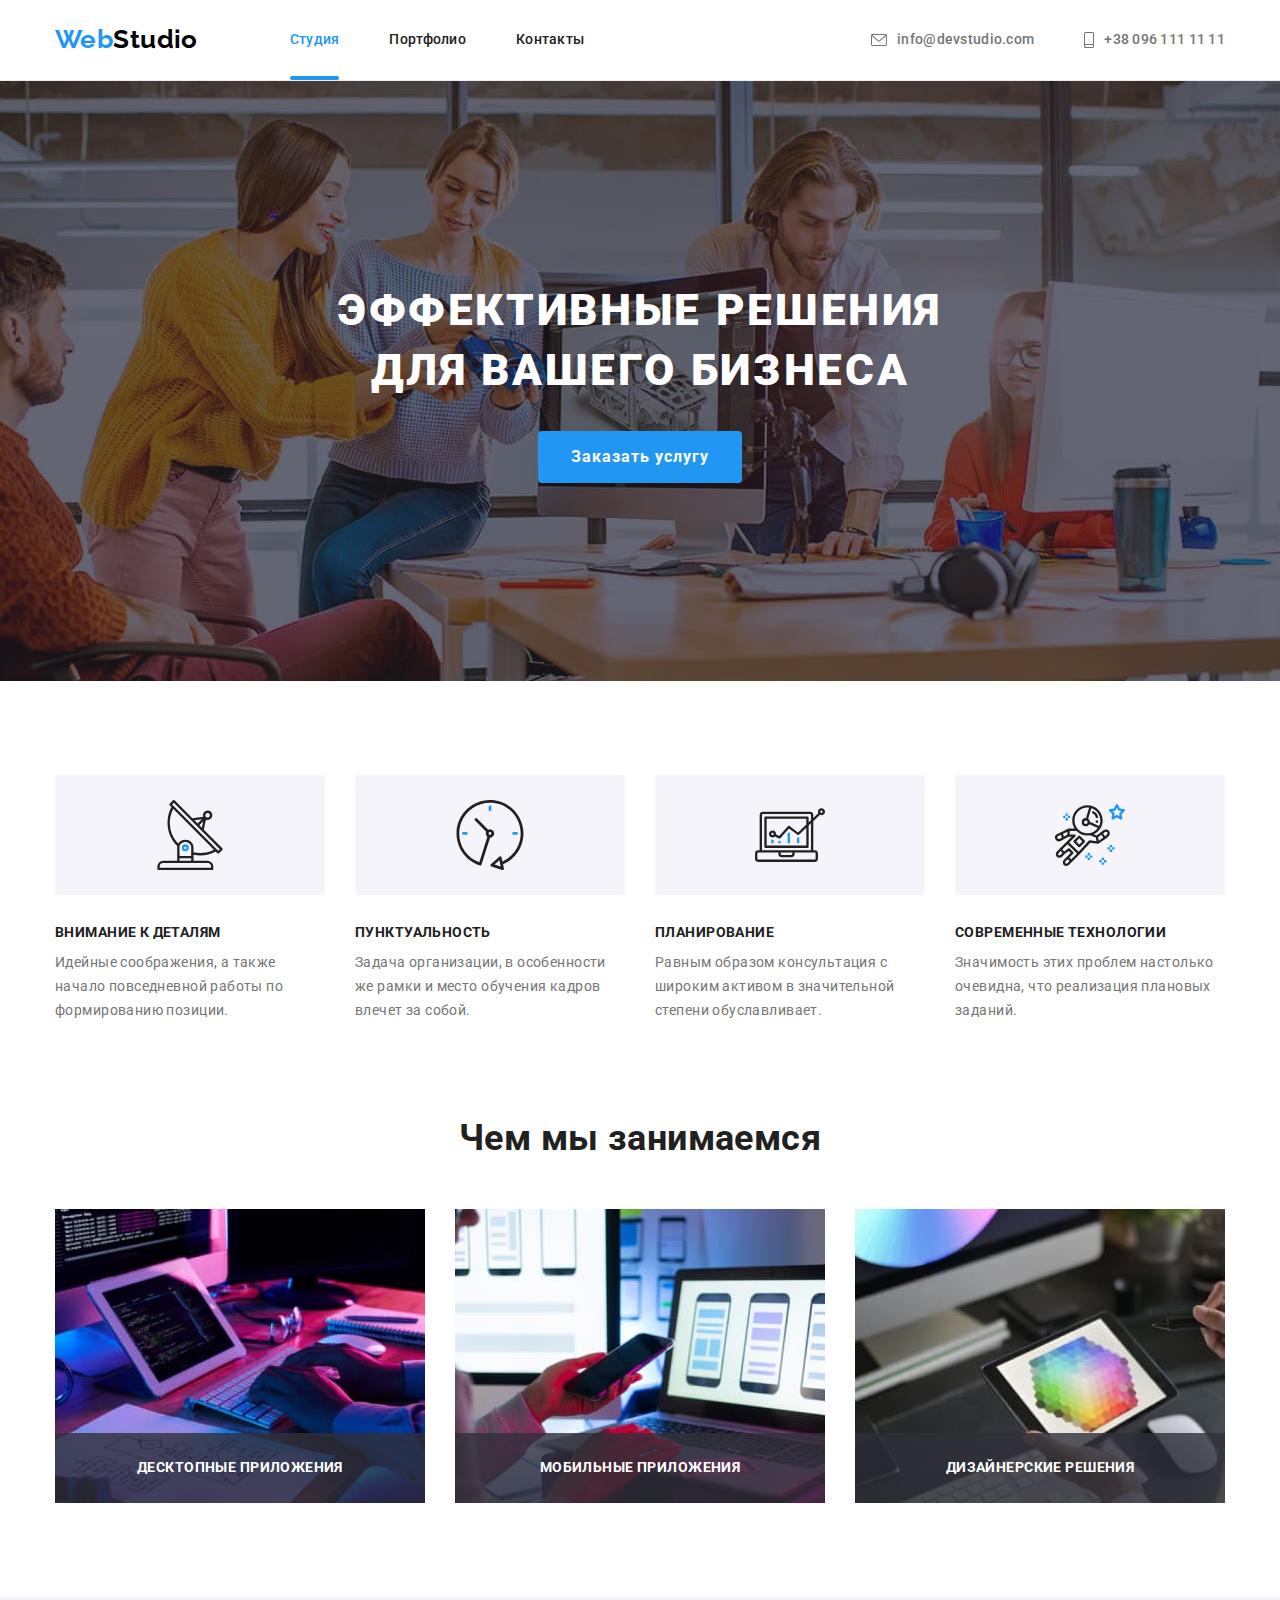
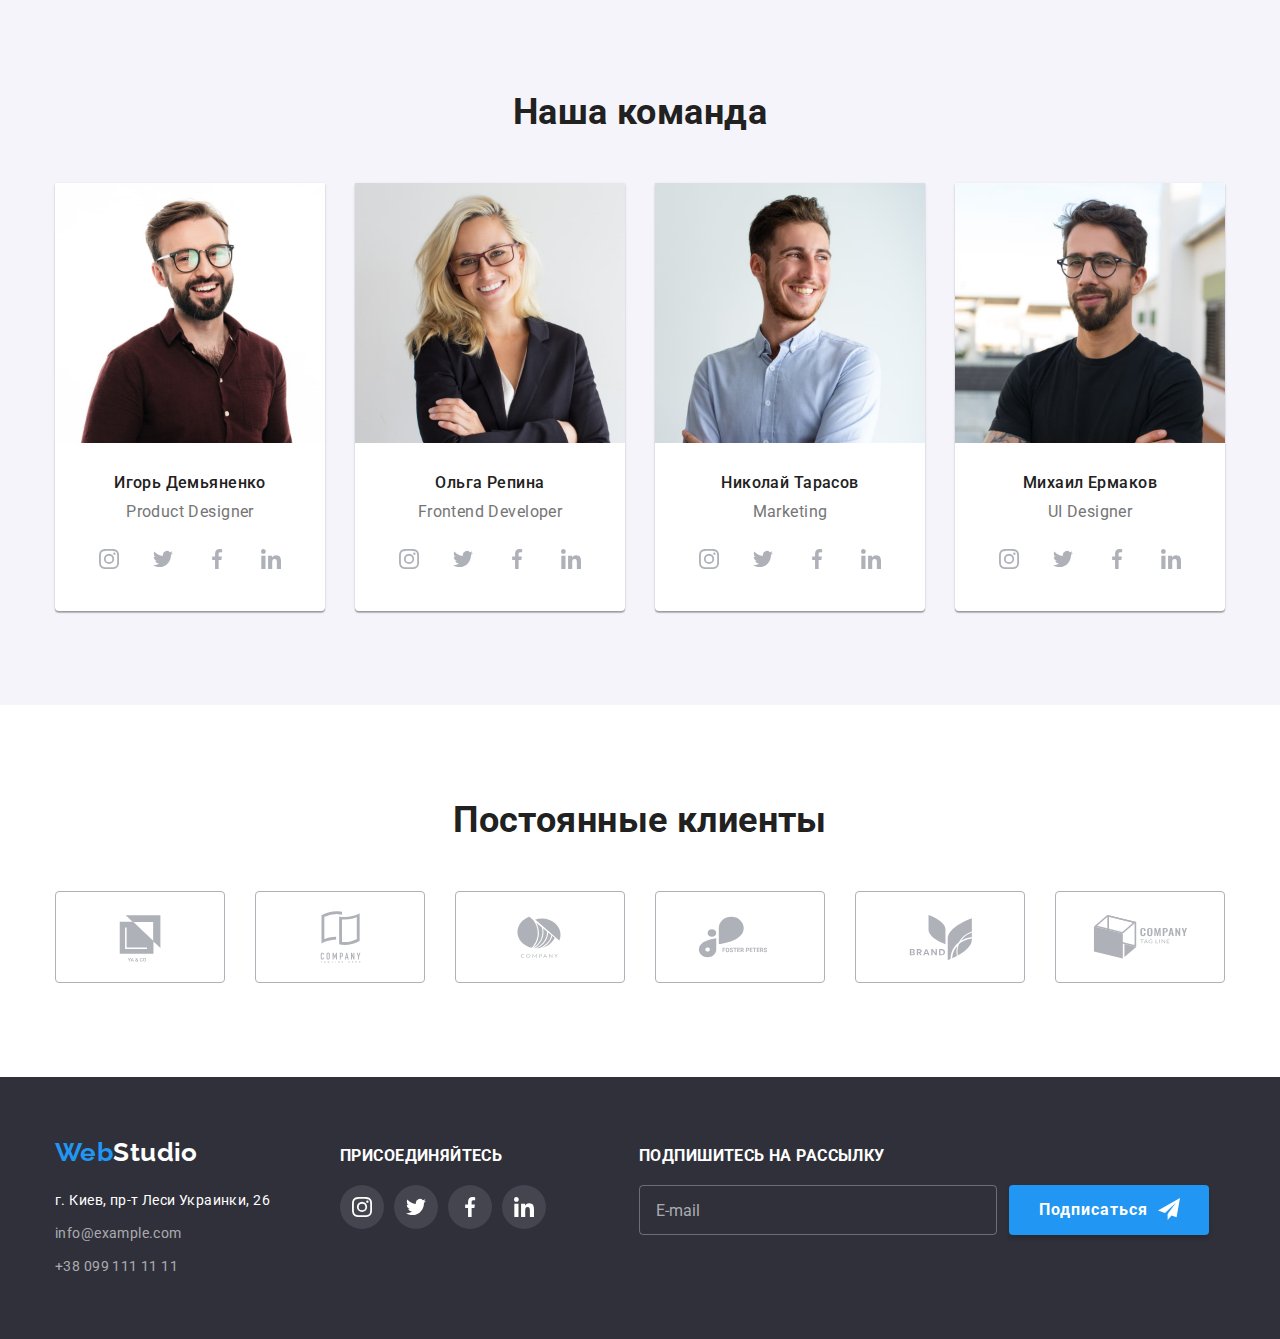
==== index.html @ f01f6321 "Создает формы" ====
<!DOCTYPE html>
<html lang="ru">
<head>
    <meta charset="UTF-8">
    <meta http-equiv="X-UA-Compatible" content="IE=edge">
    <meta name="viewport" content="width=device-width, initial-scale=1.0">
    <title>WebStudio</title>
    <link rel="preconnect" href="https://fonts.gstatic.com">
    <link href="https://fonts.googleapis.com/css2?family=Raleway:wght@700&family=Roboto:wght@400;500;700;900&display=swap"
        rel="stylesheet">
    <link rel="stylesheet" href="./css/styles.css">
</head>
<body>
    <!--Шапка сайта-->
    <header>
        <div class="container">
        <nav class= "main-nav">
            <a href="./index.html" class="logo"><span class="accent">Web</span>Studio</a>

            <ul class="site-nav">
                <li class="item"><a href="./index.html" class="link current">Студия</a></li>
                <li class="item"><a href="./portfolio.html" class="link">Портфолио</a></li>
                <li class="item"><a href="" class="link">Контакты</a></li>
            </ul>
        </nav>

        <ul class="auth-nav">
            <li class="item">
                <a href="mailto:info@devstudio.com" class="link">
                <svg class="contact-icon" width="16" height="12">
                <use href="./images/icons.svg#envelope"></use>
                </svg>info@devstudio.com</a>
            </li>
            <li class="item">
                <a href="tel:+380961111111" class="link">
                <svg class="contact-icon" width="10" height="16">
                <use href="./images/icons.svg#smartphone"></use>
                </svg>+38 096 111 11 11</a>
            </li>
        </ul>
        </div>
    </header>
    <main>
        <!--Секция темы сайта-->
        <div class="overlay">
        <section class="hero">
            <h1 class="hero-title">эффективные решения <br>для вашего бизнеса</h1>
            <button type="button" class="btn" data-modal-open>
                Заказать услугу
            </button>
        </section>
        </div>
        <!--Секция принципов работы-->
        <section class="skills-section">
            <div class="container">
            <h2 class="visually-hidden">Принципы работы</h2>
            <!--Заголовок будет скрыт-->
            <ul class="skills">
                <li class="item">
                    <div class="icon-wrapper">
                        <svg width="70" height="70">
                        <use href="./images/icons.svg#antenna"></use>
                        </svg>
                    </div>
                    <h3 class="title">внимание к деталям</h3>
                    <p>Идейные соображения, а также начало повседневной работы по формированию позиции.</p>
                </li>

                <li class="item">
                    <div class="icon-wrapper">
                        <svg width="70" height="70">
                        <use href="./images/icons.svg#clock"></use>
                        </svg>
                    </div>
                    <h3 class="title">пунктуальность</h3>
                    <p>Задача организации, в особенности же рамки и место обучения кадров влечет за собой.</p>
                </li>

                <li class="item">
                    <div class="icon-wrapper">
                        <svg width="70" height="70">
                            <use href="./images/icons.svg#diagram"></use>
                        </svg>
                    </div>
                    <h3 class="title">планирование</h3>
                    <p>Равным образом консультация с широким активом в значительной степени обуславливает.</p>
                </li>

                <li class="item">
                    <div class="icon-wrapper">
                        <svg width="70" height="70">
                            <use href="./images/icons.svg#astronaut"></use>
                        </svg>
                    </div>
                    <h3 class="title">современные технологии</h3>
                    <p>Значимость этих проблем настолько очевидна, что реализация плановых заданий.</p>
                </li>
            </ul>
            </div>
        </section>
        <!--Секция основных занятий-->          
        <section class="work-section">
        <div class="container">
            <h2 class="section-title">Чем мы занимаемся</h2>
            <ul class="work">
                <li class="item">
                    <div class="thumb">
                    <img src="./images/box1.jpg" alt="программирование на планшете" width="370">
                    <div class="label">
                    <p>десктопные приложения</p>
                    </div>
                    </div>
                </li>
                <li class="item">
                    <div class="thumb">
                    <img src="./images/box2.jpg" alt="приложение для смартфона" width="370">
                    <div class="label">
                    <p>мобильные приложения</p>
                    </div>
                    </div>
                </li>
                <li class="item">
                    <div class="thumb">
                    <img src="./images/box3.jpg" alt="цветовая палитра" width="370">
                    <div class="label">
                    <p>дизайнерские решения</p>
                    </div>
                    </div>
                </li>
            </ul>
        </div>
        </section>
        <!--Секция про команду-->
        <section class="team-section">
            <div class="container">
            <h2 class="section-title">Наша команда</h2>
            <ul class="team">
                <li class="item">
                    <img src="./images/card1.jpg" alt="сотрудник 1" width="270">
                    <div class="name">
                    <h3 class="title">Игорь Демьяненко</h3>
                    <p lang="en">Product Designer</p>
                        <ul class="social-links-list">
                            <li class="network">
                                <a class="social-link" href="">
                                    <svg class="icon" width="20" height="20">
                                        <use href="./images/icons.svg#instagram"></use>
                                    </svg>
                                </a>
                            </li>
                            <li class="network">
                                <a class="social-link" href="">
                                    <svg class="icon" width="20" height="20">
                                        <use href="./images/icons.svg#twitter"></use>
                                    </svg>
                                </a>
                            </li>
                            <li class="network">
                                <a class="social-link" href="">
                                    <svg class="icon" width="20" height="20">
                                        <use href="./images/icons.svg#facebook"></use>
                                    </svg>
                                </a>
                            </li>
                            <li class="network">
                                <a class="social-link" href="">
                                    <svg class="icon" width="20" height="20">
                                        <use href="./images/icons.svg#linkedin"></use>
                                    </svg>
                                </a>
                            </li>
                        </ul>
                    </div>
                </li>
                <li class="item">
                    <img src="./images/card2.jpg" alt="сотрудник 2" width="270">
                    <div class="name">
                    <h3 class="title">Ольга Репина</h3>
                    <p lang="en">Frontend Developer</p>
                        <ul class="social-links-list">
                            <li class="network">
                                <a class="social-link" href="">
                                    <svg class="icon" width="20" height="20">
                                        <use href="./images/icons.svg#instagram"></use>
                                    </svg>
                                </a>
                            </li>
                            <li class="network">
                                <a class="social-link" href="">
                                    <svg class="icon" width="20" height="20">
                                        <use href="./images/icons.svg#twitter"></use>
                                    </svg>
                                </a>
                            </li>
                            <li class="network">
                                <a class="social-link" href="">
                                    <svg class="icon" width="20" height="20">
                                        <use href="./images/icons.svg#facebook"></use>
                                    </svg>
                                </a>
                            </li>
                            <li class="network">
                                <a class="social-link" href="">
                                    <svg class="icon" width="20" height="20">
                                        <use href="./images/icons.svg#linkedin"></use>
                                    </svg>
                                </a>
                            </li>
                        </ul>
                    </div>
                </li>
                <li class="item">
                    <img src="./images/card3.jpg" alt="сотрудник 3" width="270">
                    <div class="name">
                    <h3 class="title">Николай Тарасов</h3>
                    <p lang="en">Marketing</p>
                        <ul class="social-links-list">
                            <li class="network">
                                <a class="social-link" href="">
                                    <svg class="icon" width="20" height="20">
                                        <use href="./images/icons.svg#instagram"></use>
                                    </svg>
                                </a>
                            </li>
                            <li class="network">
                                <a class="social-link" href="">
                                    <svg class="icon" width="20" height="20">
                                        <use href="./images/icons.svg#twitter"></use>
                                    </svg>
                                </a>
                            </li>
                            <li class="network">
                                <a class="social-link" href="">
                                    <svg class="icon" width="20" height="20">
                                        <use href="./images/icons.svg#facebook"></use>
                                    </svg>
                                </a>
                            </li>
                            <li class="network">
                                <a class="social-link" href="">
                                    <svg class="icon" width="20" height="20">
                                        <use href="./images/icons.svg#linkedin"></use>
                                    </svg>
                                </a>
                            </li>
                        </ul>
                    </div>
                </li>
                <li class="item">
                    <img src="./images/card4.jpg" alt="сотрудник 4" width="270">
                    <div class="name">
                    <h3 class="title">Михаил Ермаков</h3>
                    <p lang="en">UI Designer</p>
                        <ul class="social-links-list">
                            <li class="network">
                                <a class="social-link" href="">
                                    <svg class="icon" width="20" height="20">
                                        <use href="./images/icons.svg#instagram"></use>
                                    </svg>
                                </a>
                            </li>
                            <li class="network">
                                <a class="social-link" href="">
                                    <svg class="icon" width="20" height="20">
                                        <use href="./images/icons.svg#twitter"></use>
                                    </svg>
                                </a>
                            </li>
                            <li class="network">
                                <a class="social-link" href="">
                                    <svg class="icon" width="20" height="20">
                                        <use href="./images/icons.svg#facebook"></use>
                                    </svg>
                                </a>
                            </li>
                            <li class="network">
                                <a class="social-link" href="">
                                    <svg class="icon" width="20" height="20">
                                        <use href="./images/icons.svg#linkedin"></use>
                                    </svg>
                                </a>
                            </li>
                        </ul>
                    </div>
                </li>
            </ul>
            </div>
        </section>
        <!--Секция про клиентов-->
        <section class="clients-section">
            <div class="container">
            <h2 class="section-title">Постоянные клиенты</h2>
            <ul class="clients-list">
                <li class="client">
                <a class="client-link" href="">
                    <svg class="icon" width="106" height="60">
                        <use href="./images/icons.svg#Logo1"></use>
                    </svg>
                </a>
                </li>
                <li class="client">
                <a class="client-link" href="">
                    <svg class="icon" width="106" height="60">
                        <use href="./images/icons.svg#Logo2"></use>
                    </svg>
                </a>
                </li>
                <li class="client">
                <a class="client-link" href="">
                    <svg class="icon" width="106" height="60">
                        <use href="./images/icons.svg#Logo3"></use>
                    </svg>
                </a>
                </li>
                <li class="client">
                <a class="client-link" href="">
                    <svg class="icon" width="106" height="60">
                        <use href="./images/icons.svg#Logo4"></use>
                    </svg>
                </a>
                </li>
                <li class="client">
                <a class="client-link" href="">
                    <svg class="icon" width="106" height="60">
                        <use href="./images/icons.svg#Logo5"></use>
                    </svg>
                </a>
                </li>
                <li class="client">
                <a class="client-link" href="">
                    <svg class="icon" width="106" height="60">
                        <use href="./images/icons.svg#Logo6"></use>
                    </svg>
                </a>
                </li>
            </ul>
            </div>
        </section>
    </main>
    <!--Подвал сайта-->
    <footer class="footer">
    <div class="container">
        <div class="logo-address">
            <a href="./index.html" class="logo"><span class="accent">Web</span>Studio</a>
            <address class="address">
            г. Киев, пр-т Леси Украинки, 26
                <ul class="auth">
                    <li class="item"><a href="mailto:info@example.com" class="link">info@example.com</a></li>
                    <li class="item"><a href="tel:+380991111111" class="link">+38 099 111 11 11</a></li>
                </ul>
            </address>
        </div>
        <div class="footer-links">
            <h2 class="title">присоединяйтесь</h2>
                    <div class="footer-social-links">
                        <ul class="footer-social-links-list">
                            <li class="network">
                                <a class="footer-social-link" href="">
                                    <svg class="icon" width="20" height="20">
                                        <use href="./images/icons.svg#instagram"></use>
                                    </svg>
                                </a>
                            </li>
                            <li class="network">
                                <a class="footer-social-link" href="">
                                    <svg class="icon" width="20" height="20">
                                        <use href="./images/icons.svg#twitter"></use>
                                    </svg>
                                </a>
                            </li>
                            <li class="network">
                                <a class="footer-social-link" href="">
                                    <svg class="icon" width="20" height="20">
                                        <use href="./images/icons.svg#facebook"></use>
                                    </svg>
                                </a>
                            </li>
                            <li class="network">
                                <a class="footer-social-link" href="">
                                    <svg class="icon" width="20" height="20">
                                        <use href="./images/icons.svg#linkedin"></use>
                                    </svg>
                                </a>
                            </li>
                        </ul>
                    </div>       
        </div>
        <form class="subscribe-form" autocomplete="off">        
                <h2 class="title">подпишитесь на рассылку</h2>
                <div class="subscribe-form-field">
                <label class="subscribe-form-label">
                <input type="email" class="subscribe-form-input" name="mail" placeholder="E-mail" />
                </label>
                <button type="submit" class="form-btn btn-icon">Подписаться</button>
            </div>
        </form>
    </div>
    </footer>
    <div>
    </div>
    <div class="backdrop is-hidden" data-modal>
        <div class="modal">
        <button type="button" class="close" data-modal-close>
            <svg class="close-icon" width="18" height="18">
                <use href="./images/icons.svg#close-black"></use>
            </svg>
        </button>
        <form class="form" autocomplete="off">
        <h2 class="form-text">Оставьте свои данные, мы вам перезвоним</h2>
            <div class="form-field">
                <label for="name" class="form-label">Имя</label>
                <input type="text" class="form-input" name="name" id="name" />
                <svg class="form-icon" width="18" height="18">
                    <use href="./images/icons.svg#person"></use>
                </svg>
            </div>
            <div class="form-field">
                <label for="phone_number" class="form-label">Телефон</label>
                <input type="tel" class="form-input" name="phone_number" id="phone_number" />
            <svg class="form-icon" width="18" height="18">
                <use href="./images/icons.svg#phone"></use>
            </svg>
            </div>
            <div class="form-field">
                <label for="mail" class="form-label">Почта</label>
                <input type="email" class="form-input" name="mail" id="mail" />
                <svg class="form-icon" width="18" height="18">
                    <use href="./images/icons.svg#email"></use>
                </svg>
            </div>
            <div class="form-field textarea">
                <label for="feedback" class="form-label">Комментарий</label>
                <textarea class="form-textarea" name="feedback" rows="8" placeholder="Введите текст" id="feedback"></textarea>
            </div>
            <div class="check-in">
                <label class="checkbox-label">
                <input class="checkbox" type="checkbox" name="agreement" value="agreement" />
                <span class="checkbox-icon"></span>
                <span>Соглашаюсь с рассылкой и принимаю <a class="checkbox-link" href="">Условия договора</a></span>
                </label>
            </div>
            <div class="btn-wrapper">
            <button type="submit" class="form-btn">Отправить</button>
            </div>
        </form>
        </div>
    </div>
<script src="./js/modal.js"></script>
</body>
</html>
---- css/styles.css ----
/* основной цвет #757575 */
/* акцент #2196F3 */
/* вторичный цвет #212121 */
/* заголовок h1 #ffffff */
/* тел+почта #757575 */
/* адрес #ffffff 60% */
/* вторичный фон #F5F4FA */
/* темный фон #2f303a */
*,
*::before,
*::after {
  box-sizing: border-box;
}
:root {
  --primary-text-color: #757575;
  --secondary-color: #ffffff;
  --title-text-color: #212121;
  --accent-color: #2196f3;
  --logo-text-color: #000000;
  --secondary-bg-color: #f5f4fa;
  --dark-bg-color: #2f303a;
  --button-hover-color: #188ce8;
  --border-color: #eeeeee;
  --header-border-color: #ececec;
  --bg-overlay-color: rgba(47, 48, 58, 0.4);
  --bg-hero-color: #c4c4c4;
  --bg-skills-color: #f5f4fa;
  --social-link-color: #afb1b8;
  --bg-label-color: rgba(47, 48, 58, 0.8);
  --bg-overlaycard-color: rgba(33, 150, 243, 0.9);
  --bg-backdrop-color: rgba(0, 0, 0, 0.2);
  --close-color: rgba(0, 0, 0, 0.1);
  --form-color: rgba(33, 33, 33, 0.2);
  --form-btn-shadow: rgba(0, 0, 0, 0.15);
  --form-placeholder: rgba(117, 117, 117, 0.5);
  --subscribe-color: rgba(255, 255, 255, 0.3);
  --subscribe-placeholder-color: rgba(255, 255, 255, 0.6);
  --timing-fn: cubic-bezier(0.4, 0, 0.2, 1);
  --duration: 250ms;
}

body {
  margin: 0;
  background-color: var(--secondary-color);
  color: var(--primary-text-color);
  font-family: 'Roboto', sans-serif;
  font-style: normal;
  font-weight: 400;
  font-size: 14px;
  line-height: 1.71;
  letter-spacing: 0.03em;
}
.container {
  margin-left: auto;
  margin-right: auto;
  width: 1200px;
  padding-left: 15px;
  padding-right: 15px;
  /* outline: 2px solid tomato; */
}
header {
  border-bottom: 1px solid var(--header-border-color);
}
header .container {
  display: flex;
}
/* logo*/
.logo,
.logo:hover,
.logo:focus,
.accent {
  color: var(--logo-text-color);
  font-family: 'Raleway', sans-serif;
  font-weight: 700;
  font-size: 26px;
  line-height: 1.2;
  text-decoration: none;
  /* outline: 2px solid tomato; */
}
.footer .logo {
  margin: 0;
  color: var(--secondary-color);
  /* outline: 2px solid tomato; */
}
.accent {
  color: var(--accent-color);
  /* outline: 2px solid tomato; */
}
.logo {
  margin-right: 92px;
}
/* main-nav */
.main-nav {
  display: flex;
  align-items: center;
}
/* site-nav, auth-nav */
.site-nav,
.auth-nav {
  display: flex;
  margin: 0;
  padding: 0;
  align-items: center;
  font-weight: 500;
  font-size: 14px;
  line-height: 1.14;
  letter-spacing: 0.02em;
  list-style: none;
  /* outline: 2px solid tomato; */
}
.site-nav .item {
  margin-right: 50px;
}
.site-nav .item:last-child {
  margin-right: 0;
}
.auth-nav .item {
  margin-right: 50px;
}
.auth-nav .item:last-child {
  margin-right: 0;
}
.site-nav .link {
  display: block;
  padding-top: 32px;
  padding-bottom: 32px;
  color: var(--title-text-color);
  font-family: inherit;
  text-decoration: none;

  transition-property: color;
  transition-duration: var(--duration);
  transition-timing-function: var(--timing-fn);
  /* outline: 2px solid tomato; */
}
.site-nav .link:hover,
.site-nav .link:focus {
  color: var(--accent-color);
  /* outline: 2px solid tomato; */
}
.site-nav .current {
  position: relative;
  color: var(--accent-color);
}
.site-nav .current::after {
  content: '';
  display: block;
  position: absolute;
  left: 0;
  bottom: 0;
  width: 100%;
  height: 4px;
  background-color: var(--accent-color);
  border-radius: 2px;
}
.auth-nav .link {
  display: flex;
  align-items: center;
  color: inherit;
  font-family: inherit;
  text-decoration: none;

  transition-property: color;
  transition-duration: var(--duration);
  transition-timing-function: var(--timing-fn);
  /* outline: 2px solid tomato; */
}
.auth-nav .link:hover,
.auth-nav .link:focus {
  color: var(--accent-color);
  /* outline: 2px solid tomato; */
}
.auth-nav {
  margin-left: auto;
}
.contact-icon {
  margin-right: 10px;
  fill: currentColor;
  /* outline: 2px solid tomato; */
}
/* секции */
img {
  display: block;
}
/* герой */
.hero-title {
  margin-top: 0;
  margin-bottom: 30px;
  padding: 0;
  color: var(--secondary-color);
  font-weight: 900;
  font-size: 44px;
  line-height: 1.36;
  letter-spacing: 0.06em;
  text-transform: uppercase;
  /* outline: 2px solid tomato; */
}
.hero {
  padding-top: 200px;
  text-align: center;
  /* outline: 2px solid tomato; */
}
/* Фоновое изображение */
.overlay {
  max-width: 1600px;
  min-height: 600px;
  margin-left: auto;
  margin-right: auto;
  background-image: linear-gradient(to right, var(--bg-overlay-color), var(--bg-overlay-color)),
    url('../images/bg_image.jpg');
  background-repeat: no-repeat;
  background-position: center;
  background-size: cover;
  background-color: var(--bg-hero-color);
}
/* button */
.btn {
  display: inline-block;
  border: 1px solid transparent;
  border-radius: 4px;
  min-width: 200px;
  padding: 10px 32px;
  text-align: center;
  color: var(--secondary-color);
  background-color: var(--accent-color);
  font-family: inherit;
  font-weight: 700;
  font-size: 16px;
  line-height: 1.87;
  letter-spacing: 0.06em;
  cursor: pointer;

  transition-property: background-color;
  transition-duration: var(--duration);
  transition-timing-function: var(--timing-fn);
  /* outline: 2px solid tomato; */
}
.btn:hover,
.btn:focus {
  background-color: var(--button-hover-color);
  /* outline: 2px solid tomato; */
}
/* skills */
.section-title {
  margin: 0;
  margin-bottom: 50px;
  color: var(--title-text-color);
  font-weight: 700;
  font-size: 36px;
  line-height: 1.17;
  text-align: center;
  /* outline: 2px solid tomato; */
}
.skills-section {
  padding-top: 94px;
  padding-bottom: 94px;
  /* outline: 2px solid tomato; */
}
.skills {
  display: flex;
  flex-wrap: wrap;
  list-style: none;
  margin: 0;
  margin-left: -30px;
  padding: 0;
  /* outline: 2px solid tomato; */
}
.skills .title {
  margin: 0;
  margin-bottom: 10px;
  color: var(--title-text-color);
  font-weight: 700;
  font-size: 14px;
  line-height: 1.14;
  text-transform: uppercase;
  /* outline: 2px solid tomato; */
}
.skills p {
  margin: 0;
  /* outline: 2px solid tomato; */
}
.skills .item {
  width: 270px;
  margin-left: 30px;
}
.icon-wrapper {
  display: flex;
  margin-bottom: 30px;
  justify-content: center;
  align-items: center;
  height: 120px;
  background-color: var(--bg-skills-color);
  border-radius: 4px;
  /* outline: 2px solid tomato; */
}
.visually-hidden {
  position: absolute;
  width: 1px;
  height: 1px;
  margin: -1px;
  border: 0;
  padding: 0;

  white-space: nowrap;
  clip-path: inset(100%);
  clip: rect(0 0 0 0);
  overflow: hidden;
}
/* основные занятия */
.work {
  display: flex;
  flex-wrap: wrap;
  list-style: none;
  margin: 0;
  margin-left: -30px;
  padding: 0;
  /* outline: 2px solid tomato; */
}
.work .item {
  margin-left: 30px;
}
.work-section {
  padding-bottom: 94px;
  /* outline: 2px solid tomato; */
}
.thumb {
  position: relative;
}
.label {
  position: absolute;
  top: 100%;
  left: 50%;
  transform: translate(-50%, -100%);
  margin: 0;
  width: 370px;
  height: 70px;
  background-color: var(--bg-label-color);
  /* outline: 2px solid tomato; */
}
.label > p {
  margin: 0;
  margin-top: 27px;
  padding: 0;
  color: var(--secondary-color);
  font-weight: 700;
  font-size: 14px;
  line-height: 1.14;
  letter-spacing: 0.03em;
  text-transform: uppercase;
  text-align: center;
}
/* team */
.team-section {
  padding-top: 94px;
  padding-bottom: 94px;
  background-color: var(--secondary-bg-color);
}
.team {
  display: flex;
  flex-wrap: wrap;
  margin: 0;
  margin-left: -30px;
  padding: 0;
  font-size: 16px;
  line-height: 1.19;
  text-align: center;
  list-style: none;
  /* outline: 2px solid tomato; */
}
.team .item {
  margin-left: 30px;
  width: 270px;
  background-color: var(--secondary-color);
  box-shadow: 0px 1px 3px rgba(0, 0, 0, 0.12), 0px 1px 1px rgba(0, 0, 0, 0.14),
    0px 2px 1px rgba(0, 0, 0, 0.2);
  border-radius: 0px 0px 4px 4px;
}
.name {
  padding: 30px 0 30px;
  /* outline: 2px solid tomato; */
}
.social-links-list {
  display: flex;
  padding: 0;
  margin: 0;
  margin-top: 16px;
  margin-left: -10px;
  align-items: center;
  justify-content: center;
  list-style: none;
  /* outline: 2px solid tomato; */
}
.network {
  margin-left: 10px;
}
.social-link {
  display: inline-block;
  height: 44px;
  width: 44px;
  margin: 0;
  padding: 12px;
  color: var(--social-link-color);
  border-radius: 50%;
  cursor: pointer;

  transition-property: background-color, color, border-radius;
  transition-duration: var(--duration);
  transition-timing-function: var(--timing-fn);
  /* outline: 2px solid tomato; */
}
.social-link .icon {
  margin: 0;
  fill: currentColor;
}
.social-link:hover,
.social-link:focus {
  border-radius: 50%;
  background-color: var(--accent-color);
  color: var(--secondary-color);
}
.social-link .icon:hover,
.social-link .icon:focus {
  fill: currentColor;
}
.team .title {
  margin: 0;
  margin-bottom: 10px;
  color: var(--title-text-color);
  font-size: 16px;
  font-weight: 500;
  /* outline: 2px solid tomato; */
}
.team p {
  margin: 0px;
}
/* clients */
.clients-section {
  padding-top: 94px;
  padding-bottom: 94px;
}
.clients-list {
  display: flex;
  flex-wrap: wrap;
  margin: 0;
  margin-left: -30px;
  padding: 0;
  list-style: none;
  /* outline: 2px solid tomato; */
}
.client {
  margin-left: 30px;
}
.client-link {
  display: inline-block;
  height: 92px;
  width: 170px;
  margin: 0;
  padding: 16px 32px;
  color: var(--social-link-color);
  border: 1px solid;
  border-radius: 4px;
  cursor: pointer;

  transition-property: color;
  transition-duration: var(--duration);
  transition-timing-function: var(--timing-fn);
}
.client-link .icon {
  margin: 0;
  fill: currentColor;
}
.client-link:hover,
.client-link:focus {
  color: var(--accent-color);
}
/* footer */
.footer {
  padding-top: 60px;
  padding-bottom: 60px;
  background-color: var(--dark-bg-color);
  /* outline: 2px solid tomato; */
}
.footer .container {
  display: flex;
  align-items: baseline;
  background-color: var(--dark-bg-color);
  /* outline: 2px solid tomato; */
}
/* address */
.address {
  padding: 0;
  margin-top: 20px;
  color: var(--secondary-color);
  font-family: inherit;
  font-style: inherit;
  /* outline: 2px solid tomato; */
}
.auth {
  list-style: none;
  padding: 0;
  margin: 0;
  margin-top: 9px;
  /* outline: 2px solid tomato; */
}
.address .link {
  color: rgba(255, 255, 255, 0.6);
  text-decoration: none;

  transition-property: color;
  transition-duration: var(--duration);
  transition-timing-function: var(--timing-fn);
  /* outline: 2px solid tomato; */
}
.address .link:hover,
.address .link:focus {
  color: var(--accent-color);
  /* outline: 2px solid tomato; */
}
.auth .item:last-child {
  margin-top: 9px;
}
/* соцсети компании */
.footer-links {
  margin-left: 70px;
}
.footer-links .title,
.subscribe-form .title {
  margin: 0;
  margin-bottom: 20px;
  color: var(--secondary-color);
  font-size: 16px;
  font-weight: 700;
  line-height: 1.14;
  text-transform: uppercase;
}
.footer-social-links-list {
  display: flex;
  padding: 0;
  margin: 0;
  align-items: center;
  justify-content: center;
  margin-left: -10px;
  list-style: none;
  /* outline: 2px solid tomato; */
}
.footer-social-link {
  display: inline-block;
  height: 44px;
  width: 44px;
  margin: 0;
  padding: 12px;
  color: var(--secondary-color);
  background-color: rgba(255, 255, 255, 0.1);
  border-radius: 50%;
  cursor: pointer;

  transition-property: background-color, color, border-radius;
  transition-duration: var(--duration);
  transition-timing-function: var(--timing-fn);
  /* outline: 2px solid tomato; */
}
.footer-social-link .icon {
  margin: 0;
  fill: currentColor;
}
.footer-social-link:hover,
.footer-social-link:focus {
  border-radius: 50%;
  background-color: var(--accent-color);
  color: var(--secondary-color);
}
.footer-social-link .icon:hover,
.footer-social-link .icon:focus {
  fill: currentColor;
}
/* подписка */
.subscribe-form {
  margin-left: 93px;
}
.subscribe-form-field {
  display: flex;
}
.subscribe-form-input {
  margin: 0;
  margin-right: 12px;
  padding: 15px 16px;
  width: 358px;
  height: 50px;
  font: inherit;
  border: 1px solid var(--subscribe-color);
  border-radius: 4px;
  background-color: transparent;
  outline: none;
  color: var(--secondary-color);
  font-size: 16px;
  line-height: 1.25;
}

.subscribe-form-input::placeholder {
  color: var(--subscribe-placeholder-color);
}
.subscribe-form-field > .btn-icon {
  padding: 10px 28px 10px 29px;
  display: inline-flex;
  align-items: center;
}

.btn-icon::after {
  content: '';
  margin-left: 10px;
  width: 24px;
  height: 24px;
  background-image: url('../images/icon-send.svg');
  background-size: contain;
  background-repeat: no-repeat;
}

/* модальное окно */
.backdrop {
  position: fixed;
  top: 0;
  left: 0;
  width: 100%;
  height: 100%;
  background-color: var(--bg-backdrop-color);
  opacity: 1;
  transition-property: opacity;
  transition-duration: var(--duration);
  transition-timing-function: var(--timing-fn);
}
.backdrop.is-hidden {
  opacity: 0;
  pointer-events: none;
}
.backdrop.is-hidden .modal {
  transform: translate(-50%, -50%) scale(0.9);
}
.modal {
  position: absolute;
  top: 50%;
  left: 50%;
  min-height: 581px;
  min-width: 528px;
  background-color: var(--secondary-color);
  box-shadow: 0px 1px 3px rgba(0, 0, 0, 0.12), 0px 1px 1px rgba(0, 0, 0, 0.14),
    0px 2px 1px rgba(0, 0, 0, 0.2);
  border-radius: 4px;
  transform: translate(-50%, -50%) scale(1);
  transition-property: transform;
  transition-duration: var(--duration);
  transition-timing-function: var(--timing-fn);
}
.close {
  display: inline-block;
  height: 30px;
  width: 30px;
  margin: 0;
  padding: 5px;
  background-color: var(--secondary-color);
  border-radius: 50%;
  border: 1px solid var(--close-color);
  cursor: pointer;
  position: absolute;
  top: 8px;
  right: 8px;
  transition-property: color;
  transition-duration: var(--duration);
  transition-timing-function: var(--timing-fn);
  /* outline: 2px solid tomato; */
}
.close-icon {
  margin: 0;
  /* outline: 2px solid tomato; */
}
.close:hover,
.close:focus {
  color: var(--accent-color);
}
.close-icon:hover,
.close-icon:focus {
  fill: currentColor;
}
/* Форма */
.form {
  width: 448px;
  margin: 40px;
}
.form-text {
  margin: 0;
  margin-bottom: 12px;
  color: var(--title-text-color);
  font-weight: 700;
  font-size: 20px;
  line-height: 1.15;
  text-align: center;
}
.form-field {
  position: relative;
  display: flex;
  flex-direction: column;
  margin-bottom: 10px;
  width: 100%;
}
.form-field:focus {
  border-color: var(--accent-color);
}
.form-field.textarea {
  margin-bottom: 0;
}
.form-label {
  margin: 0;
  margin-bottom: 4px;
  font-size: 12px;
  line-height: 1.17;
  letter-spacing: 0.01em;
}
.form-input {
  margin: 0;
  padding: 12px 12px 12px 42px;
  width: 100%;
  height: 40px;
  font: inherit;
  border: 1px solid var(--form-color);
  border-radius: 4px;

  transition-property: border-color;
  transition-duration: var(--duration);
  transition-timing-function: var(--timing-fn);
}
.form-icon {
  position: absolute;
  top: 50%;
  left: 12px;
  display: inline-block;
  fill: var(--title-text-color);
}
.form-field:focus-within > .form-icon {
  fill: var(--accent-color);
}
.form-textarea {
  border: 1px solid var(--form-color);
  border-radius: 4px;
  resize: none;
  padding: 12px 16px;
  font-family: inherit;
  font-size: 12px;
  line-height: 1.17;
  letter-spacing: 0.01em;

  transition-property: border-color;
  transition-duration: var(--duration);
  transition-timing-function: var(--timing-fn);
}
.form-input:focus-within,
.form-textarea:focus-within {
  outline: none;
  border-color: var(--accent-color);
}
.form-textarea::placeholder {
  color: var(--form-placeholder);
}
.checkbox-label {
  display: flex;
  align-items: center;
  display: inline-block;
  margin: 20px 0 30px 12px;
  cursor: pointer;
  /* outline: 2px solid tomato; */
}
.checkbox {
  /* -webkit-appearance: none;
  -moz-appearance: none;
  appearance: none;
  position: absolute; */
  position: absolute;
  width: 1px;
  height: 1px;
  margin: -1px;
  border: 0;
  padding: 0;
  clip: rect(0 0 0 0);
  overflow: hidden;
}
.check-in {
  display: flex;
  align-items: center;
}
.checkbox-icon {
  display: inline-block;
  margin-right: 7px;
  width: 16px;
  height: 15px;
  border: 2px solid var(--title-text-color);
  border-radius: 2px;
}
.checkbox:checked + .checkbox-icon {
  border-color: transparent;
  background-color: var(--accent-color);
  background-image: url('../images/icon-check.svg');
  background-size: contain;
  background-origin: border-box;
  background-repeat: no-repeat;
}

.checkbox-link {
  color: var(--accent-color);
}

.btn-wrapper {
  text-align: center;
}
.form-btn {
  display: inline-block;
  width: 200px;
  height: 50px;
  padding: 10px 55px;
  border: 1px solid transparent;
  border-radius: 4px;
  text-align: center;
  color: var(--secondary-color);
  background-color: var(--accent-color);
  font-family: inherit;
  font-weight: 700;
  font-size: 16px;
  line-height: 1.87;
  letter-spacing: 0.06em;
  cursor: pointer;
  box-shadow: 0px 4px 4px var(--form-btn-shadow);

  transition-property: background-color;
  transition-duration: var(--duration);
  transition-timing-function: var(--timing-fn);
}
.form-btn:hover,
.form-btn:focus {
  background-color: var(--button-hover-color);
}
/* портфолио*/
.portfolio-section {
  padding-top: 94px;
  padding-bottom: 94px;
}
.portfolio {
  display: flex;
  flex-wrap: wrap;
  justify-content: center;
  margin: 0;
  margin-left: -8px;
  padding: 0;
  list-style: none;
  /* outline: 2px solid tomato; */
}
.portfolio .item {
  margin-left: 8px;
}
.portfolio .filter {
  display: inline-block;
  border: 1px solid transparent;
  border-radius: 4px;
  padding: 6px 22px;
  text-align: center;
  color: var(--title-text-color);
  background-color: var(--secondary-bg-color);
  border-color: transparent;
  font-family: inherit;
  font-weight: 500;
  font-size: 16px;
  line-height: 1.62;
  cursor: pointer;

  transition-property: background-color, color, border-color, box-shadow;
  transition-duration: var(--duration);
  transition-timing-function: var(--timing-fn);
  /* outline: 2px solid tomato; */
}
.portfolio .filter:hover,
.portfolio .filter:focus {
  color: var(--secondary-color);
  background-color: var(--accent-color);
  border-color: transparent;
  box-shadow: 0px 3px 1px rgba(0, 0, 0, 0.1), 0px 1px 2px rgba(0, 0, 0, 0.08),
    0px 2px 2px rgba(0, 0, 0, 0.12);
  /* outline: 2px solid tomato; */
}
.projects {
  display: flex;
  flex-wrap: wrap;
  margin-top: 50px;
  margin-right: 0;
  margin-left: -30px;
  margin-bottom: -30px;
  padding: 0;
  list-style: none;
  /* outline: 2px solid tomato; */
}
.projects .item {
  margin-left: 30px;
  margin-bottom: 30px;
  width: 370px;
  transition-property: box-shadow;
  transition-duration: var(--duration);
  transition-timing-function: var(--timing-fn);
  /* outline: 2px solid tomato; */
}
.projects .item:hover,
.projects .item:focus {
  box-shadow: 0px 1px 1px rgba(0, 0, 0, 0.12), 0px 4px 4px rgba(0, 0, 0, 0.06),
    1px 4px 6px rgba(0, 0, 0, 0.16);
}
.projects .item .card {
  border: 1px solid var(--border-color);
  border-top: 1px solid transparent;
  padding: 20px 24px;
  /* outline: 2px solid tomato; */
}
.projects .title {
  margin: 0;
  margin-bottom: 4px;
  color: var(--title-text-color);
  font-weight: 700;
  font-size: 18px;
  line-height: 2;
  letter-spacing: 0.06em;
  /* outline: 2px solid tomato; */
}
.projects .link {
  color: inherit;
  text-decoration: none;
  /* outline: 2px solid tomato;*/
}
.thumb {
  display: flex;
  position: relative;
  overflow: hidden;
}
.thumb::before {
  content: '';
  display: inline-block;
  position: absolute;
  top: 0;
  left: 0;
  width: 100%;
  height: 100%;
  opacity: 0;
  background-color: var(--bg-overlaycard-color);
  transform: translateY(100%);
  transition-property: transform, opacity;
  transition-duration: var(--duration);
  transition-timing-function: var(--timing-fn);
}
.overlaycard {
  flex-grow: 1;
  position: absolute;
  top: 0;
  left: 0;
  padding: 63px 24px;
  color: var(--secondary-color);
  font-weight: 400;
  font-size: 18px;
  line-height: 1.56;
  letter-spacing: 0.03em;
  opacity: 0;
  transform: translateY(100%);
  transition-property: transform, opacity;
  transition-duration: var(--duration);
  transition-timing-function: var(--timing-fn);

  /* outline: 2px solid tomato; */
}
.overlaycard > p {
  margin: 0;
}

.projects .item:hover .thumb::before,
.projects .item:hover .overlaycard {
  transform: translateY(0);
  opacity: 1;
}
.text {
  margin: 0;
  font-size: 16px;
  line-height: 1.87;
  /* outline: 2px solid tomato; */
}
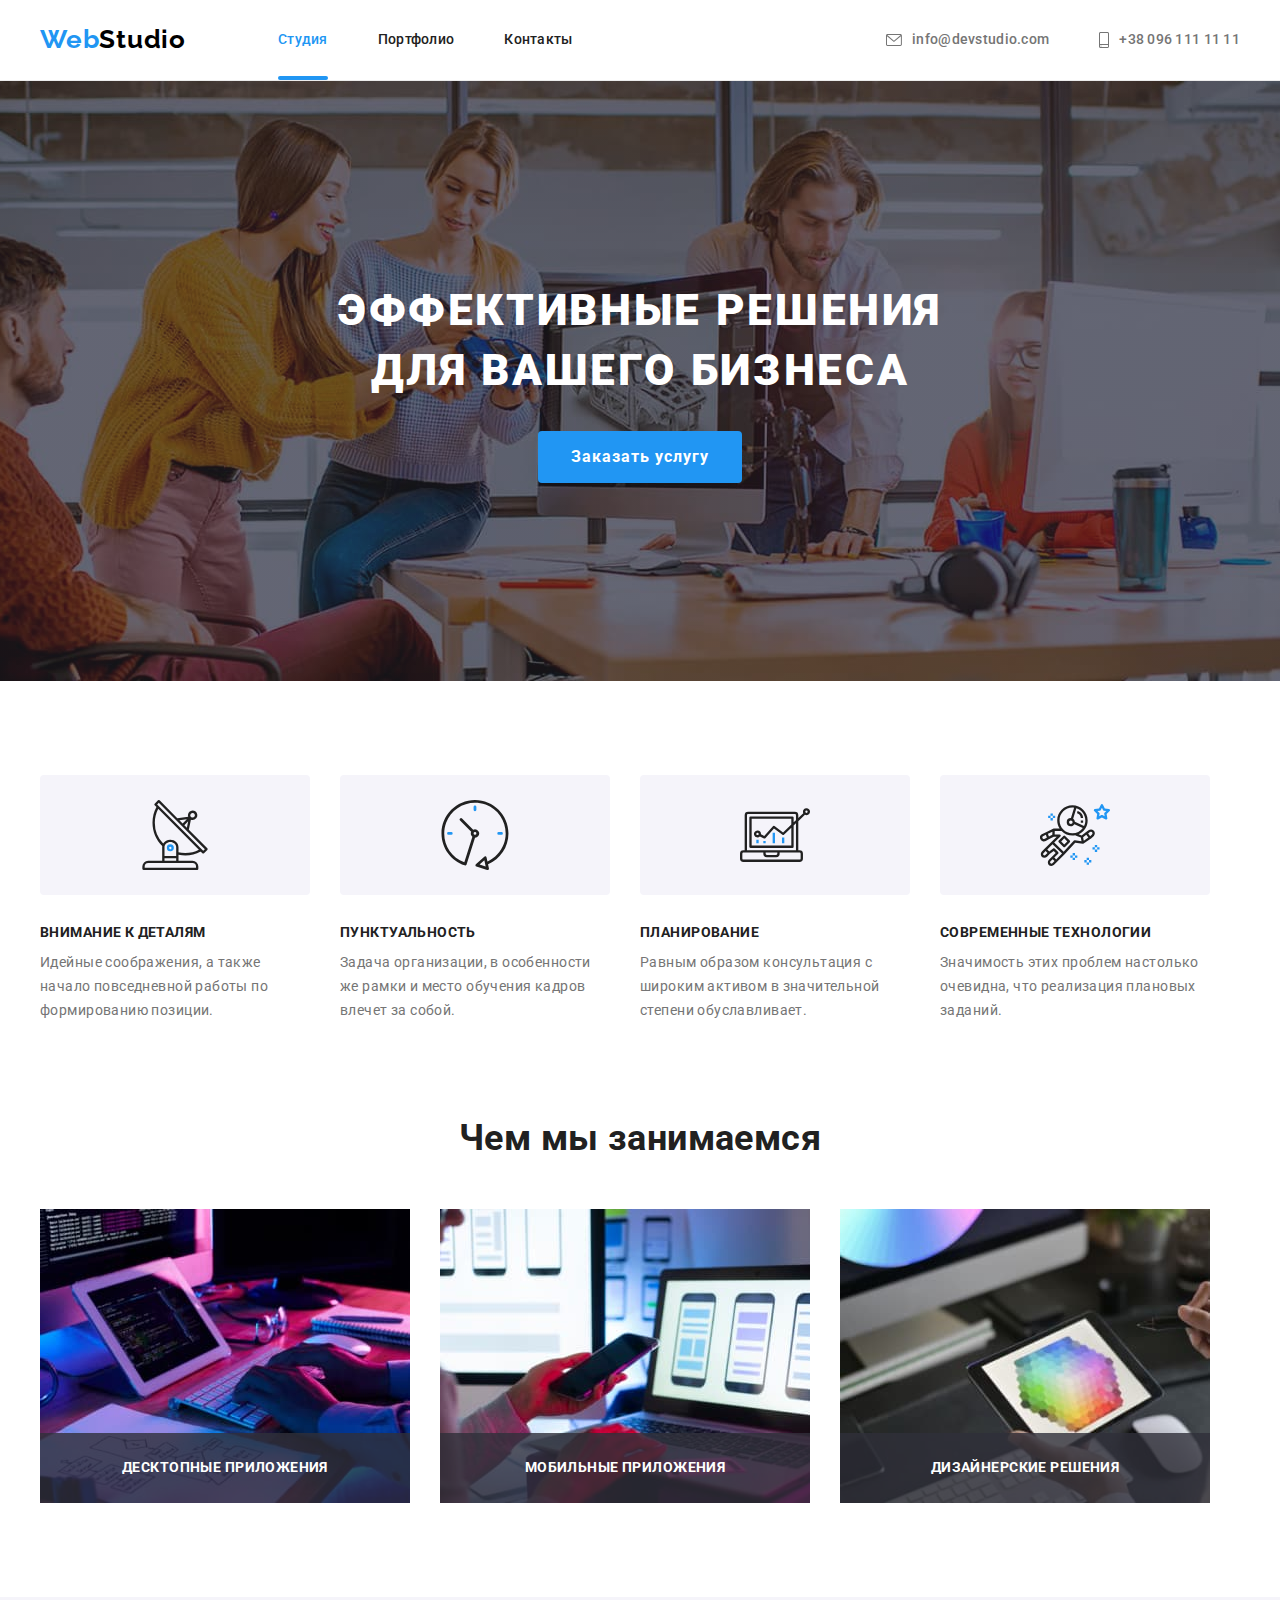
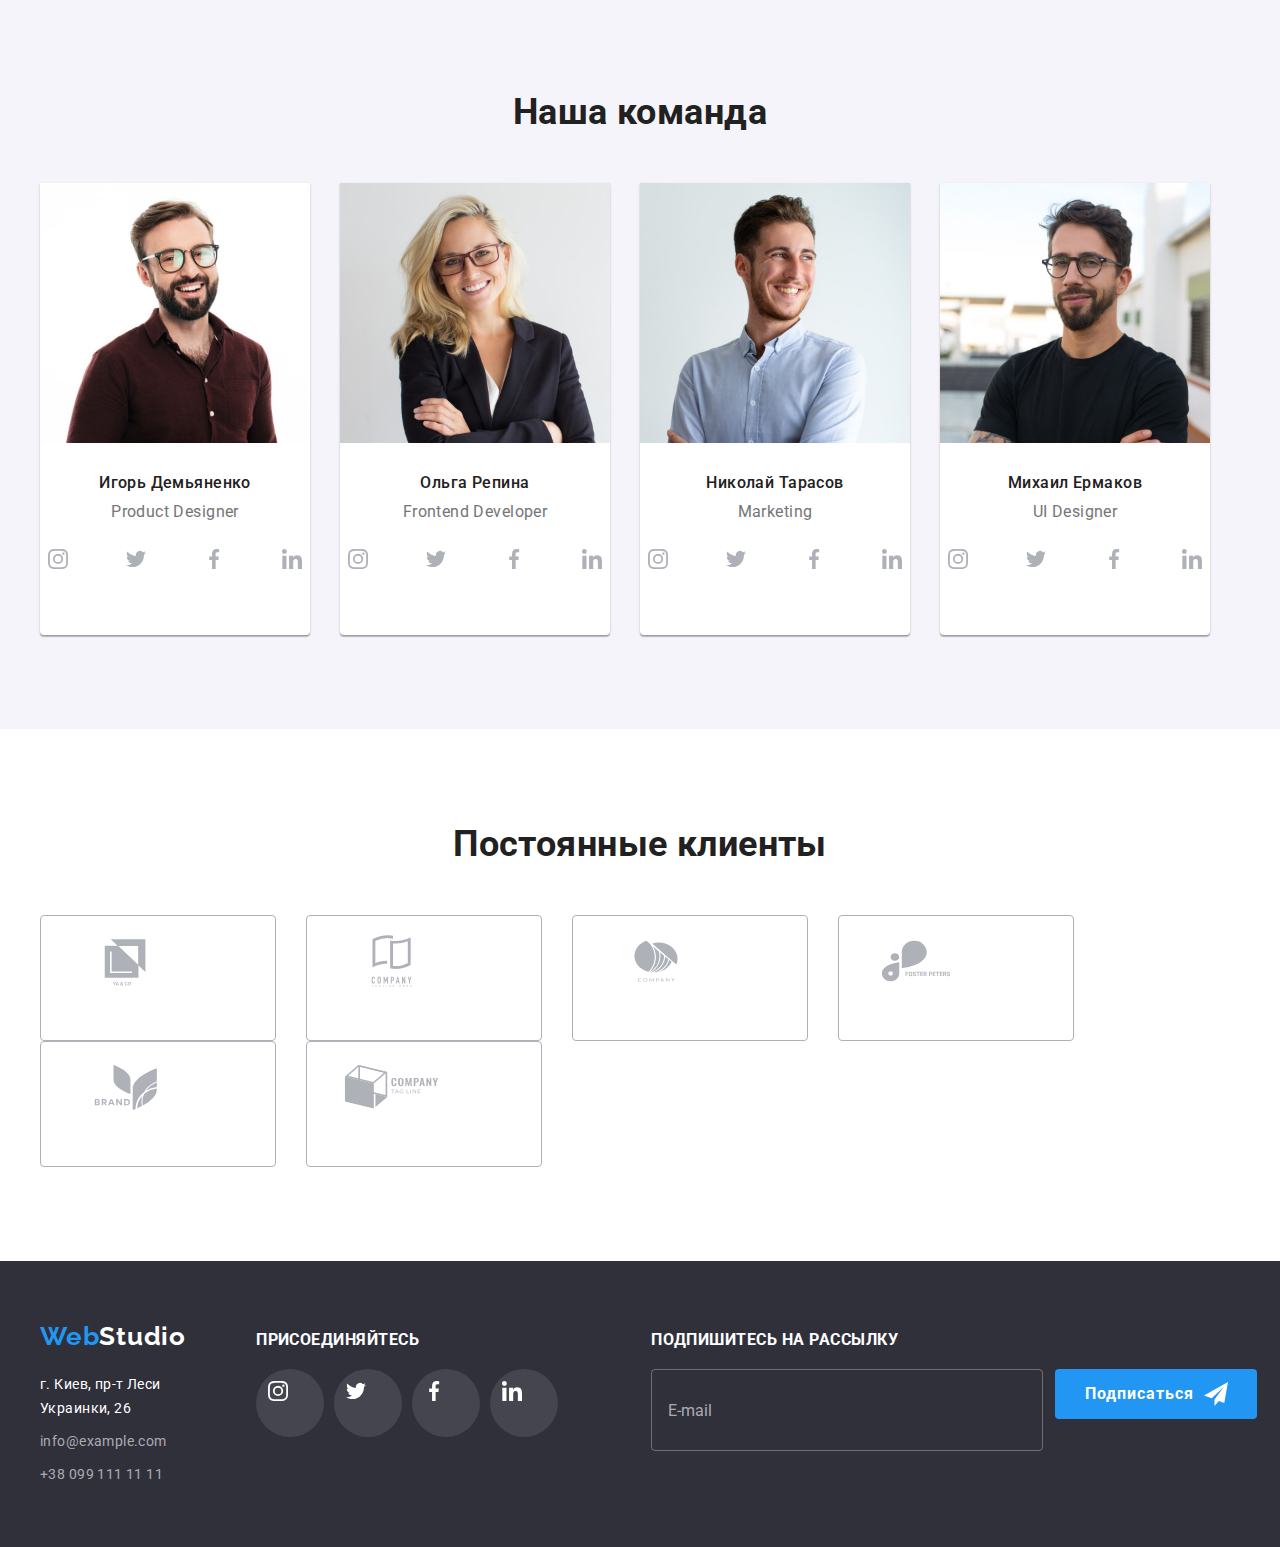
==== commit 6df09c6d: "Создает sass" ====
--- a/index.html
+++ b/index.html
@@ -8,32 +8,34 @@
     <link rel="preconnect" href="https://fonts.gstatic.com">
     <link href="https://fonts.googleapis.com/css2?family=Raleway:wght@700&family=Roboto:wght@400;500;700;900&display=swap"
         rel="stylesheet">
-    <link rel="stylesheet" href="./css/styles.css">
+    <link rel="stylesheet" href="https://cdnjs.cloudflare.com/ajax/libs/modern-normalize/1.1.0/modern-normalize.min.css"
+    integrity="sha512-wpPYUAdjBVSE4KJnH1VR1HeZfpl1ub8YT/NKx4PuQ5NmX2tKuGu6U/JRp5y+Y8XG2tV+wKQpNHVUX03MfMFn9Q=="
+    crossorigin="anonymous" referrerpolicy="no-referrer" />
+    <link rel="stylesheet" href="./css/main.min.css">
 </head>
 <body>
     <!--Шапка сайта-->
-    <header>
+    <header class="page-header">
         <div class="container">
         <nav class= "main-nav">
-            <a href="./index.html" class="logo"><span class="accent">Web</span>Studio</a>
-
+            <a href="./index.html" class="logo"><span class="logo__accent">Web</span>Studio</a>
             <ul class="site-nav">
-                <li class="item"><a href="./index.html" class="link current">Студия</a></li>
-                <li class="item"><a href="./portfolio.html" class="link">Портфолио</a></li>
-                <li class="item"><a href="" class="link">Контакты</a></li>
+                <li class="site-nav__item"><a href="./index.html" class="site-nav__link site-nav__link--current">Студия</a></li>
+                <li class="site-nav__item"><a href="./portfolio.html" class="site-nav__link">Портфолио</a></li>
+                <li class="site-nav__item"><a href="" class="site-nav__link">Контакты</a></li>
             </ul>
         </nav>
 
         <ul class="auth-nav">
-            <li class="item">
-                <a href="mailto:info@devstudio.com" class="link">
-                <svg class="contact-icon" width="16" height="12">
+            <li class="auth-nav__item">
+                <a href="mailto:info@devstudio.com" class="auth-nav__link">
+                <svg class="auth-nav__contact-icon" width="16" height="12">
                 <use href="./images/icons.svg#envelope"></use>
                 </svg>info@devstudio.com</a>
             </li>
-            <li class="item">
-                <a href="tel:+380961111111" class="link">
-                <svg class="contact-icon" width="10" height="16">
+            <li class="auth-nav__item">
+                <a href="tel:+380961111111" class="auth-nav__link">
+                <svg class="auth-nav__contact-icon" width="10" height="16">
                 <use href="./images/icons.svg#smartphone"></use>
                 </svg>+38 096 111 11 11</a>
             </li>
@@ -44,8 +46,8 @@
         <!--Секция темы сайта-->
         <div class="overlay">
         <section class="hero">
-            <h1 class="hero-title">эффективные решения <br>для вашего бизнеса</h1>
-            <button type="button" class="btn" data-modal-open>
+            <h1 class="hero__title">эффективные решения <br>для вашего бизнеса</h1>
+            <button type="button" class="hero__btn" data-modal-open>
                 Заказать услугу
             </button>
         </section>
@@ -56,44 +58,44 @@
             <h2 class="visually-hidden">Принципы работы</h2>
             <!--Заголовок будет скрыт-->
             <ul class="skills">
-                <li class="item">
-                    <div class="icon-wrapper">
+                <li class="skills__item">
+                    <div class="skills__icon-wrapper">
                         <svg width="70" height="70">
                         <use href="./images/icons.svg#antenna"></use>
                         </svg>
                     </div>
-                    <h3 class="title">внимание к деталям</h3>
-                    <p>Идейные соображения, а также начало повседневной работы по формированию позиции.</p>
+                    <h3 class="skills__title">внимание к деталям</h3>
+                    <p class="skills__text">Идейные соображения, а также начало повседневной работы по формированию позиции.</p>
                 </li>
 
-                <li class="item">
-                    <div class="icon-wrapper">
+                <li class="skills__item">
+                    <div class="skills__icon-wrapper">
                         <svg width="70" height="70">
                         <use href="./images/icons.svg#clock"></use>
                         </svg>
                     </div>
-                    <h3 class="title">пунктуальность</h3>
-                    <p>Задача организации, в особенности же рамки и место обучения кадров влечет за собой.</p>
+                    <h3 class="skills__title">пунктуальность</h3>
+                    <p class="skills__text">Задача организации, в особенности же рамки и место обучения кадров влечет за собой.</p>
                 </li>
 
-                <li class="item">
-                    <div class="icon-wrapper">
+                <li class="skills__item">
+                    <div class="skills__icon-wrapper">
                         <svg width="70" height="70">
                             <use href="./images/icons.svg#diagram"></use>
                         </svg>
                     </div>
-                    <h3 class="title">планирование</h3>
-                    <p>Равным образом консультация с широким активом в значительной степени обуславливает.</p>
+                    <h3 class="skills__title">планирование</h3>
+                    <p class="skills__text">Равным образом консультация с широким активом в значительной степени обуславливает.</p>
                 </li>
 
-                <li class="item">
-                    <div class="icon-wrapper">
+                <li class="skills__item">
+                    <div class="skills__icon-wrapper">
                         <svg width="70" height="70">
                             <use href="./images/icons.svg#astronaut"></use>
                         </svg>
                     </div>
-                    <h3 class="title">современные технологии</h3>
-                    <p>Значимость этих проблем настолько очевидна, что реализация плановых заданий.</p>
+                    <h3 class="skills__title">современные технологии</h3>
+                    <p class="skills__text">Значимость этих проблем настолько очевидна, что реализация плановых заданий.</p>
                 </li>
             </ul>
             </div>
@@ -101,29 +103,29 @@
         <!--Секция основных занятий-->          
         <section class="work-section">
         <div class="container">
-            <h2 class="section-title">Чем мы занимаемся</h2>
+            <h2 class="work__section-title">Чем мы занимаемся</h2>
             <ul class="work">
-                <li class="item">
-                    <div class="thumb">
+                <li class="work__item">
+                    <div class="work__thumb">
                     <img src="./images/box1.jpg" alt="программирование на планшете" width="370">
-                    <div class="label">
-                    <p>десктопные приложения</p>
-                    </div>
-                    </div>
-                </li>
-                <li class="item">
-                    <div class="thumb">
+                    <div class="work__label">
+                    <p class="work__text">десктопные приложения</p>
+                    </div>
+                    </div>
+                </li>
+                <li class="work__item">
+                    <div class="work__thumb">
                     <img src="./images/box2.jpg" alt="приложение для смартфона" width="370">
-                    <div class="label">
-                    <p>мобильные приложения</p>
-                    </div>
-                    </div>
-                </li>
-                <li class="item">
-                    <div class="thumb">
+                    <div class="work__label">
+                    <p class="work__text">мобильные приложения</p>
+                    </div>
+                    </div>
+                </li>
+                <li class="work__item">
+                    <div class="work__thumb">
                     <img src="./images/box3.jpg" alt="цветовая палитра" width="370">
-                    <div class="label">
-                    <p>дизайнерские решения</p>
+                    <div class="work__label">
+                    <p class="work__text">дизайнерские решения</p>
                     </div>
                     </div>
                 </li>
@@ -133,38 +135,38 @@
         <!--Секция про команду-->
         <section class="team-section">
             <div class="container">
-            <h2 class="section-title">Наша команда</h2>
+            <h2 class="team__section-title">Наша команда</h2>
             <ul class="team">
-                <li class="item">
+                <li class="team__item">
                     <img src="./images/card1.jpg" alt="сотрудник 1" width="270">
-                    <div class="name">
-                    <h3 class="title">Игорь Демьяненко</h3>
-                    <p lang="en">Product Designer</p>
+                    <div class="team__name">
+                    <h3 class="team__title">Игорь Демьяненко</h3>
+                    <p lang="en" class="team__profession">Product Designer</p>
                         <ul class="social-links-list">
                             <li class="network">
                                 <a class="social-link" href="">
-                                    <svg class="icon" width="20" height="20">
+                                    <svg class="social-link__icon" width="20" height="20">
                                         <use href="./images/icons.svg#instagram"></use>
                                     </svg>
                                 </a>
                             </li>
                             <li class="network">
                                 <a class="social-link" href="">
-                                    <svg class="icon" width="20" height="20">
+                                    <svg class="social-link__icon" width="20" height="20">
                                         <use href="./images/icons.svg#twitter"></use>
                                     </svg>
                                 </a>
                             </li>
                             <li class="network">
                                 <a class="social-link" href="">
-                                    <svg class="icon" width="20" height="20">
+                                    <svg class="social-link__icon" width="20" height="20">
                                         <use href="./images/icons.svg#facebook"></use>
                                     </svg>
                                 </a>
                             </li>
                             <li class="network">
                                 <a class="social-link" href="">
-                                    <svg class="icon" width="20" height="20">
+                                    <svg class="social-link__icon" width="20" height="20">
                                         <use href="./images/icons.svg#linkedin"></use>
                                     </svg>
                                 </a>
@@ -172,36 +174,36 @@
                         </ul>
                     </div>
                 </li>
-                <li class="item">
+                <li class="team__item">
                     <img src="./images/card2.jpg" alt="сотрудник 2" width="270">
-                    <div class="name">
-                    <h3 class="title">Ольга Репина</h3>
-                    <p lang="en">Frontend Developer</p>
+                    <div class="team__name">
+                    <h3 class="team__title">Ольга Репина</h3>
+                    <p lang="en" class="team__profession">Frontend Developer</p>
                         <ul class="social-links-list">
                             <li class="network">
                                 <a class="social-link" href="">
-                                    <svg class="icon" width="20" height="20">
+                                    <svg class="social-link__icon" width="20" height="20">
                                         <use href="./images/icons.svg#instagram"></use>
                                     </svg>
                                 </a>
                             </li>
                             <li class="network">
                                 <a class="social-link" href="">
-                                    <svg class="icon" width="20" height="20">
+                                    <svg class="social-link__icon" width="20" height="20">
                                         <use href="./images/icons.svg#twitter"></use>
                                     </svg>
                                 </a>
                             </li>
                             <li class="network">
                                 <a class="social-link" href="">
-                                    <svg class="icon" width="20" height="20">
+                                    <svg class="social-link__icon" width="20" height="20">
                                         <use href="./images/icons.svg#facebook"></use>
                                     </svg>
                                 </a>
                             </li>
                             <li class="network">
                                 <a class="social-link" href="">
-                                    <svg class="icon" width="20" height="20">
+                                    <svg class="social-link__icon" width="20" height="20">
                                         <use href="./images/icons.svg#linkedin"></use>
                                     </svg>
                                 </a>
@@ -209,36 +211,36 @@
                         </ul>
                     </div>
                 </li>
-                <li class="item">
+                <li class="team__item">
                     <img src="./images/card3.jpg" alt="сотрудник 3" width="270">
-                    <div class="name">
-                    <h3 class="title">Николай Тарасов</h3>
-                    <p lang="en">Marketing</p>
+                    <div class="team__name">
+                    <h3 class="team__title">Николай Тарасов</h3>
+                    <p lang="en" class="team__profession">Marketing</p>
                         <ul class="social-links-list">
                             <li class="network">
                                 <a class="social-link" href="">
-                                    <svg class="icon" width="20" height="20">
+                                    <svg class="social-link__icon" width="20" height="20">
                                         <use href="./images/icons.svg#instagram"></use>
                                     </svg>
                                 </a>
                             </li>
                             <li class="network">
                                 <a class="social-link" href="">
-                                    <svg class="icon" width="20" height="20">
+                                    <svg class="social-link__icon" width="20" height="20">
                                         <use href="./images/icons.svg#twitter"></use>
                                     </svg>
                                 </a>
                             </li>
                             <li class="network">
                                 <a class="social-link" href="">
-                                    <svg class="icon" width="20" height="20">
+                                    <svg class="social-link__icon" width="20" height="20">
                                         <use href="./images/icons.svg#facebook"></use>
                                     </svg>
                                 </a>
                             </li>
                             <li class="network">
                                 <a class="social-link" href="">
-                                    <svg class="icon" width="20" height="20">
+                                    <svg class="social-link__icon" width="20" height="20">
                                         <use href="./images/icons.svg#linkedin"></use>
                                     </svg>
                                 </a>
@@ -246,36 +248,36 @@
                         </ul>
                     </div>
                 </li>
-                <li class="item">
+                <li class="team__item">
                     <img src="./images/card4.jpg" alt="сотрудник 4" width="270">
-                    <div class="name">
-                    <h3 class="title">Михаил Ермаков</h3>
-                    <p lang="en">UI Designer</p>
+                    <div class="team__name">
+                    <h3 class="team__title">Михаил Ермаков</h3>
+                    <p lang="en" class="team__profession">UI Designer</p>
                         <ul class="social-links-list">
                             <li class="network">
                                 <a class="social-link" href="">
-                                    <svg class="icon" width="20" height="20">
+                                    <svg class="social-link__icon" width="20" height="20">
                                         <use href="./images/icons.svg#instagram"></use>
                                     </svg>
                                 </a>
                             </li>
                             <li class="network">
                                 <a class="social-link" href="">
-                                    <svg class="icon" width="20" height="20">
+                                    <svg class="social-link__icon" width="20" height="20">
                                         <use href="./images/icons.svg#twitter"></use>
                                     </svg>
                                 </a>
                             </li>
                             <li class="network">
                                 <a class="social-link" href="">
-                                    <svg class="icon" width="20" height="20">
+                                    <svg class="social-link__icon" width="20" height="20">
                                         <use href="./images/icons.svg#facebook"></use>
                                     </svg>
                                 </a>
                             </li>
                             <li class="network">
                                 <a class="social-link" href="">
-                                    <svg class="icon" width="20" height="20">
+                                    <svg class="social-link__icon" width="20" height="20">
                                         <use href="./images/icons.svg#linkedin"></use>
                                     </svg>
                                 </a>
@@ -289,46 +291,46 @@
         <!--Секция про клиентов-->
         <section class="clients-section">
             <div class="container">
-            <h2 class="section-title">Постоянные клиенты</h2>
+            <h2 class="client__section-title">Постоянные клиенты</h2>
             <ul class="clients-list">
                 <li class="client">
-                <a class="client-link" href="">
-                    <svg class="icon" width="106" height="60">
+                <a class="client__link" href="">
+                    <svg class="client__icon" width="106" height="60">
                         <use href="./images/icons.svg#Logo1"></use>
                     </svg>
                 </a>
                 </li>
                 <li class="client">
-                <a class="client-link" href="">
-                    <svg class="icon" width="106" height="60">
+                <a class="client__link" href="">
+                    <svg class="client__icon" width="106" height="60">
                         <use href="./images/icons.svg#Logo2"></use>
                     </svg>
                 </a>
                 </li>
                 <li class="client">
-                <a class="client-link" href="">
-                    <svg class="icon" width="106" height="60">
+                <a class="client__link" href="">
+                    <svg class="client__icon" width="106" height="60">
                         <use href="./images/icons.svg#Logo3"></use>
                     </svg>
                 </a>
                 </li>
                 <li class="client">
-                <a class="client-link" href="">
-                    <svg class="icon" width="106" height="60">
+                <a class="client__link" href="">
+                    <svg class="client__icon" width="106" height="60">
                         <use href="./images/icons.svg#Logo4"></use>
                     </svg>
                 </a>
                 </li>
                 <li class="client">
-                <a class="client-link" href="">
-                    <svg class="icon" width="106" height="60">
+                <a class="client__link" href="">
+                    <svg class="client__icon" width="106" height="60">
                         <use href="./images/icons.svg#Logo5"></use>
                     </svg>
                 </a>
                 </li>
                 <li class="client">
-                <a class="client-link" href="">
-                    <svg class="icon" width="106" height="60">
+                <a class="client__link" href="">
+                    <svg class="client__icon" width="106" height="60">
                         <use href="./images/icons.svg#Logo6"></use>
                     </svg>
                 </a>
@@ -339,45 +341,45 @@
     </main>
     <!--Подвал сайта-->
     <footer class="footer">
-    <div class="container">
+    <div class="container footer__container">
         <div class="logo-address">
-            <a href="./index.html" class="logo"><span class="accent">Web</span>Studio</a>
+            <a href="./index.html" class="footer__logo logo"><span class="logo__accent">Web</span>Studio</a>
             <address class="address">
             г. Киев, пр-т Леси Украинки, 26
                 <ul class="auth">
-                    <li class="item"><a href="mailto:info@example.com" class="link">info@example.com</a></li>
-                    <li class="item"><a href="tel:+380991111111" class="link">+38 099 111 11 11</a></li>
+                    <li class="auth__item"><a href="mailto:info@example.com" class="address__link">info@example.com</a></li>
+                    <li class="auth__item"><a href="tel:+380991111111" class="address__link">+38 099 111 11 11</a></li>
                 </ul>
             </address>
         </div>
         <div class="footer-links">
-            <h2 class="title">присоединяйтесь</h2>
+            <h2 class="footer-links__title">присоединяйтесь</h2>
                     <div class="footer-social-links">
                         <ul class="footer-social-links-list">
                             <li class="network">
                                 <a class="footer-social-link" href="">
-                                    <svg class="icon" width="20" height="20">
+                                    <svg class="footer-social-link__icon" width="20" height="20">
                                         <use href="./images/icons.svg#instagram"></use>
                                     </svg>
                                 </a>
                             </li>
                             <li class="network">
                                 <a class="footer-social-link" href="">
-                                    <svg class="icon" width="20" height="20">
+                                    <svg class="footer-social-link__icon" width="20" height="20">
                                         <use href="./images/icons.svg#twitter"></use>
                                     </svg>
                                 </a>
                             </li>
                             <li class="network">
                                 <a class="footer-social-link" href="">
-                                    <svg class="icon" width="20" height="20">
+                                    <svg class="footer-social-link__icon" width="20" height="20">
                                         <use href="./images/icons.svg#facebook"></use>
                                     </svg>
                                 </a>
                             </li>
                             <li class="network">
                                 <a class="footer-social-link" href="">
-                                    <svg class="icon" width="20" height="20">
+                                    <svg class="footer-social-link__icon" width="20" height="20">
                                         <use href="./images/icons.svg#linkedin"></use>
                                     </svg>
                                 </a>
@@ -386,12 +388,12 @@
                     </div>       
         </div>
         <form class="subscribe-form" autocomplete="off">        
-                <h2 class="title">подпишитесь на рассылку</h2>
+                <h2 class="subscribe-form__title">подпишитесь на рассылку</h2>
                 <div class="subscribe-form-field">
                 <label class="subscribe-form-label">
                 <input type="email" class="subscribe-form-input" name="mail" placeholder="E-mail" />
                 </label>
-                <button type="submit" class="form-btn btn-icon">Подписаться</button>
+                <button type="submit" class="form-btn subscribe-form-field__btn-icon">Подписаться</button>
             </div>
         </form>
     </div>
@@ -401,42 +403,42 @@
     <div class="backdrop is-hidden" data-modal>
         <div class="modal">
         <button type="button" class="close" data-modal-close>
-            <svg class="close-icon" width="18" height="18">
+            <svg class="close__icon" width="18" height="18">
                 <use href="./images/icons.svg#close-black"></use>
             </svg>
         </button>
         <form class="form" autocomplete="off">
-        <h2 class="form-text">Оставьте свои данные, мы вам перезвоним</h2>
+        <h2 class="form__text">Оставьте свои данные, мы вам перезвоним</h2>
             <div class="form-field">
-                <label for="name" class="form-label">Имя</label>
-                <input type="text" class="form-input" name="name" id="name" />
-                <svg class="form-icon" width="18" height="18">
+                <label for="name" class="form__label">Имя</label>
+                <input type="text" class="form__input" name="name" id="name" />
+                <svg class="form__icon" width="18" height="18">
                     <use href="./images/icons.svg#person"></use>
                 </svg>
             </div>
             <div class="form-field">
-                <label for="phone_number" class="form-label">Телефон</label>
-                <input type="tel" class="form-input" name="phone_number" id="phone_number" />
-            <svg class="form-icon" width="18" height="18">
+                <label for="phone_number" class="form__label">Телефон</label>
+                <input type="tel" class="form__input" name="phone_number" id="phone_number" />
+            <svg class="form__icon" width="18" height="18">
                 <use href="./images/icons.svg#phone"></use>
             </svg>
             </div>
             <div class="form-field">
-                <label for="mail" class="form-label">Почта</label>
-                <input type="email" class="form-input" name="mail" id="mail" />
-                <svg class="form-icon" width="18" height="18">
+                <label for="mail" class="form__label">Почта</label>
+                <input type="email" class="form__input" name="mail" id="mail" />
+                <svg class="form__icon" width="18" height="18">
                     <use href="./images/icons.svg#email"></use>
                 </svg>
             </div>
-            <div class="form-field textarea">
-                <label for="feedback" class="form-label">Комментарий</label>
-                <textarea class="form-textarea" name="feedback" rows="8" placeholder="Введите текст" id="feedback"></textarea>
+            <div class="form-field form-field__textarea">
+                <label for="feedback" class="form__label">Комментарий</label>
+                <textarea class="form__textarea" name="feedback" rows="8" placeholder="Введите текст" id="feedback"></textarea>
             </div>
             <div class="check-in">
-                <label class="checkbox-label">
+                <label class="checkbox__label">
                 <input class="checkbox" type="checkbox" name="agreement" value="agreement" />
-                <span class="checkbox-icon"></span>
-                <span>Соглашаюсь с рассылкой и принимаю <a class="checkbox-link" href="">Условия договора</a></span>
+                <span class="checkbox__icon"></span>
+                <span>Соглашаюсь с рассылкой и принимаю <a class="checkbox__link" href="">Условия договора</a></span>
                 </label>
             </div>
             <div class="btn-wrapper">
--- a/css/main.min.css
+++ b/css/main.min.css
@@ -0,0 +1,2 @@
+*::before,*::after{-webkit-box-sizing:border-box;box-sizing:border-box}img{display:block}.visually-hidden{position:absolute;width:1px;height:1px;margin:-1px;border:0;padding:0;white-space:nowrap;-webkit-clip-path:inset(100%);clip-path:inset(100%);clip:rect(0 0 0 0);overflow:hidden}body{color:#757575;font-family:'Roboto', sans-serif;font-style:normal}.logo{color:#000;font-family:'Raleway', sans-serif}.container,.overlay{margin-left:auto;margin-right:auto}.hero__btn,.form-btn,.portfolio__filter{display:inline-block;border:1px solid transparent;border-radius:4px;padding:10px 32px;text-align:center;color:#fff;background-color:#2196f3;cursor:pointer}.work__section-title,.team__section-title,.client__section-title{margin:0;margin-bottom:50px;color:#212121;font-weight:700;font-size:36px;line-height:1.17;text-align:center}body{font-weight:400;font-size:14px;line-height:1.71;letter-spacing:.03em;margin:0;background-color:#fff}.container{width:1200px;padding-left:15px;padding-right:15px}.page-header{border-bottom:1px solid #ececec}.page-header .container{display:-webkit-box;display:-ms-flexbox;display:flex}.main-nav{display:-webkit-box;display:-ms-flexbox;display:flex;-webkit-box-align:center;-ms-flex-align:center;align-items:center}.logo{font-weight:700;font-size:26px;line-height:1.2;letter-spacing:.03em;margin-right:92px;text-decoration:none}.logo__accent{color:#2196f3}.footer__logo{margin:0;color:#fff}.site-nav,.auth-nav{display:-webkit-box;display:-ms-flexbox;display:flex;-webkit-box-align:center;-ms-flex-align:center;align-items:center;font-weight:500;font-size:14px;line-height:1.14;letter-spacing:.02em;margin:0;padding:0;list-style:none}.auth-nav{margin-left:auto}.auth-nav__contact-icon{margin-right:10px;fill:currentColor}.site-nav__item,.auth-nav__item{margin-right:50px}.site-nav__item:last-child,.auth-nav__item:last-child{margin-right:0}.site-nav__link{display:block;padding-top:32px;padding-bottom:32px;color:#212121;font-family:inherit;text-decoration:none;-webkit-transition-property:color;transition-property:color;-webkit-transition-duration:cubic-bezier(0.4, 0, 0.2, 1);transition-duration:cubic-bezier(0.4, 0, 0.2, 1);-webkit-transition-timing-function:250ms;transition-timing-function:250ms}.site-nav__link:hover,.site-nav__link:focus{color:#2196f3}.site-nav__link--current{position:relative;color:#2196f3}.site-nav__link--current::after{content:'';display:block;position:absolute;left:0;bottom:0;width:100%;height:4px;background-color:#2196f3;border-radius:2px}.auth-nav__link{display:-webkit-box;display:-ms-flexbox;display:flex;-webkit-box-align:center;-ms-flex-align:center;align-items:center;color:inherit;font-family:inherit;text-decoration:none;-webkit-transition-property:color;transition-property:color;-webkit-transition-duration:cubic-bezier(0.4, 0, 0.2, 1);transition-duration:cubic-bezier(0.4, 0, 0.2, 1);-webkit-transition-timing-function:250ms;transition-timing-function:250ms}.auth-nav__link:hover,.auth-nav__link:focus{color:#2196f3}.hero{padding-top:200px;text-align:center}.hero__title{margin-top:0;margin-bottom:30px;padding:0;color:#fff;font-weight:900;font-size:44px;line-height:1.36;letter-spacing:.06em;text-transform:uppercase}.hero__btn{min-width:200px;font-weight:700;font-size:16px;line-height:1.87;letter-spacing:.06em;font-family:inherit;-webkit-transition-property:background-color;transition-property:background-color;-webkit-transition-duration:cubic-bezier(0.4, 0, 0.2, 1);transition-duration:cubic-bezier(0.4, 0, 0.2, 1);-webkit-transition-timing-function:250ms;transition-timing-function:250ms}.hero__btn:hover,.hero__btn:focus{background-color:#188ce8}.overlay{max-width:1600px;min-height:600px;background-image:-webkit-gradient(linear, left top, right top, from(rgba(47,48,58,0.4)), to(rgba(47,48,58,0.4))),url("../images/bg_image.jpg");background-image:linear-gradient(to right, rgba(47,48,58,0.4), rgba(47,48,58,0.4)),url("../images/bg_image.jpg");background-repeat:no-repeat;background-position:center;background-size:cover;background-color:#c4c4c4}.skills-section{padding-top:94px;padding-bottom:94px}.skills{display:-webkit-box;display:-ms-flexbox;display:flex;-webkit-box-align:center;-ms-flex-align:center;align-items:center;-ms-flex-wrap:wrap;flex-wrap:wrap;list-style:none;margin:0;margin-left:-30px;padding:0}.skills__title{margin:0;margin-bottom:10px;color:#212121;font-weight:700;font-size:14px;line-height:1.14;letter-spacing:.03em;text-transform:uppercase}.skills__item{width:270px;margin-left:30px}.skills__text{margin:0}.skills__icon-wrapper{display:-webkit-box;display:-ms-flexbox;display:flex;-webkit-box-align:center;-ms-flex-align:center;align-items:center;margin-bottom:30px;-webkit-box-pack:center;-ms-flex-pack:center;justify-content:center;height:120px;background-color:#f5f4fa;border-radius:4px}.work-section{padding-bottom:94px}.work{display:-webkit-box;display:-ms-flexbox;display:flex;-webkit-box-align:center;-ms-flex-align:center;align-items:center;-ms-flex-wrap:wrap;flex-wrap:wrap;list-style:none;margin:0;margin-left:-30px;padding:0}.work__item{margin-left:30px}.work__thumb{position:relative}.work__label{position:absolute;top:100%;left:50%;-webkit-transform:translate(-50%, -100%);transform:translate(-50%, -100%);margin:0;width:370px;height:70px;background-color:rgba(47,48,58,0.8)}.work__text{margin:0;margin-top:27px;padding:0;color:#fff;font-weight:700;font-size:14px;line-height:1.14;letter-spacing:.03em;text-transform:uppercase;text-align:center}.team-section{padding-top:94px;padding-bottom:94px;background-color:#f5f4fa}.team{display:-webkit-box;display:-ms-flexbox;display:flex;-webkit-box-align:center;-ms-flex-align:center;align-items:center;-ms-flex-wrap:wrap;flex-wrap:wrap;margin:0;margin-left:-30px;padding:0;font-size:16px;line-height:1.19;text-align:center;list-style:none}.team__item{margin-left:30px;width:270px;background-color:#fff;-webkit-box-shadow:0px 1px 3px rgba(0,0,0,0.12),0px 1px 1px rgba(0,0,0,0.14),0px 2px 1px rgba(0,0,0,0.2);box-shadow:0px 1px 3px rgba(0,0,0,0.12),0px 1px 1px rgba(0,0,0,0.14),0px 2px 1px rgba(0,0,0,0.2);border-radius:0px 0px 4px 4px}.team__name{padding:30px 0 30px}.team__title{margin:0;margin-bottom:10px;color:#212121;font-size:16px;font-weight:500}.team__profession{margin:0}.social-links-list{display:-webkit-box;display:-ms-flexbox;display:flex;-webkit-box-align:center;-ms-flex-align:center;align-items:center;padding:0;margin:0;margin-top:16px;margin-left:-10px;-webkit-box-pack:center;-ms-flex-pack:center;justify-content:center;list-style:none}.network{margin-left:10px}.social-link{display:inline-block;height:44px;width:44px;margin:0;padding:12px;color:#afb1b8;border-radius:50%;cursor:pointer;-webkit-transition-property:background-color color border-radius;transition-property:background-color color border-radius;-webkit-transition-duration:cubic-bezier(0.4, 0, 0.2, 1);transition-duration:cubic-bezier(0.4, 0, 0.2, 1);-webkit-transition-timing-function:250ms;transition-timing-function:250ms}.social-link:hover,.social-link:focus{border-radius:50%;background-color:#2196f3;color:#fff}.social-link__icon{margin:0;fill:currentColor}.social-link__icon:hover,.social-link__icon:focus{fill:currentColor}.footer-links{margin-left:70px}.footer-links__title{margin:0;margin-bottom:20px;color:#fff;font-weight:700;font-size:16px;line-height:1.14;letter-spacing:.03em;text-transform:uppercase}.footer-social-links-list{display:-webkit-box;display:-ms-flexbox;display:flex;-webkit-box-align:center;-ms-flex-align:center;align-items:center;padding:0;margin:0;-webkit-box-pack:center;-ms-flex-pack:center;justify-content:center;margin-left:-10px;list-style:none}.footer-social-link{display:inline-block;height:44px;width:44px;margin:0;padding:12px;color:#fff;background-color:rgba(255,255,255,0.1);border-radius:50%;cursor:pointer;-webkit-transition-property:background-color color border-radius;transition-property:background-color color border-radius;-webkit-transition-duration:cubic-bezier(0.4, 0, 0.2, 1);transition-duration:cubic-bezier(0.4, 0, 0.2, 1);-webkit-transition-timing-function:250ms;transition-timing-function:250ms}.footer-social-link:hover,.footer-social-link:focus{border-radius:50%;background-color:#2196f3;color:#fff}.footer-social-link__icon{margin:0;fill:currentColor}.footer-social-link__icon:hover,.footer-social-link__icon:focus{fill:currentColor}.clients-section{padding-top:94px;padding-bottom:94px}.clients-list{display:-webkit-box;display:-ms-flexbox;display:flex;-webkit-box-align:center;-ms-flex-align:center;align-items:center;-ms-flex-wrap:wrap;flex-wrap:wrap;margin:0;margin-left:-30px;padding:0;list-style:none}.client{margin-left:30px}.client__link{display:inline-block;height:92px;width:170px;margin:0;padding:16px 32px;color:#afb1b8;border:1px solid;border-radius:4px;cursor:pointer;-webkit-transition-property:color;transition-property:color;-webkit-transition-duration:cubic-bezier(0.4, 0, 0.2, 1);transition-duration:cubic-bezier(0.4, 0, 0.2, 1);-webkit-transition-timing-function:250ms;transition-timing-function:250ms}.client__link:hover,.client__link:focus{color:#2196f3}.client__icon{margin:0;fill:currentColor}.footer{padding-top:60px;padding-bottom:60px;background-color:#2f303a}.footer__container{display:-webkit-box;display:-ms-flexbox;display:flex;-webkit-box-align:baseline;-ms-flex-align:baseline;align-items:baseline;background-color:#2f303a}.address{padding:0;margin-top:20px;color:#fff;font-family:inherit;font-style:inherit}.address__link{color:rgba(255,255,255,0.6);text-decoration:none;-webkit-transition-property:color;transition-property:color;-webkit-transition-duration:cubic-bezier(0.4, 0, 0.2, 1);transition-duration:cubic-bezier(0.4, 0, 0.2, 1);-webkit-transition-timing-function:250ms;transition-timing-function:250ms}.address__link:hover,.address__link:focus{color:#2196f3}.auth{list-style:none;padding:0;margin:0;margin-top:9px}.auth__item:last-child{margin-top:9px}.subscribe-form{margin-left:93px}.subscribe-form__title{margin:0;margin-bottom:20px;color:#fff;font-weight:700;font-size:16px;line-height:1.14;letter-spacing:.03em;text-transform:uppercase}.subscribe-form-field{display:-webkit-box;display:-ms-flexbox;display:flex}.subscribe-form-field__btn-icon{display:-webkit-inline-box;display:-ms-inline-flexbox;display:inline-flex;-webkit-box-align:center;-ms-flex-align:center;align-items:center;min-width:200px;padding:10px 28px 10px 29px}.subscribe-form-field__btn-icon::after{content:'';margin-left:10px;width:24px;height:24px;background-image:url("../images/icon-send.svg");background-size:contain;background-repeat:no-repeat}.subscribe-form-input{margin:0;margin-right:12px;padding:15px 16px;width:358px;height:50px;font:inherit;border:1px solid rgba(255,255,255,0.3);border-radius:4px;background-color:transparent;outline:none;color:#fff;font-size:16px;line-height:1.25}.subscribe-form-input::-webkit-input-placeholder{color:rgba(255,255,255,0.6)}.subscribe-form-input:-ms-input-placeholder{color:rgba(255,255,255,0.6)}.subscribe-form-input::-ms-input-placeholder{color:rgba(255,255,255,0.6)}.subscribe-form-input::placeholder{color:rgba(255,255,255,0.6)}.backdrop{position:fixed;top:0;left:0;width:100%;height:100%;background-color:rgba(0,0,0,0.2);opacity:1;-webkit-transition-property:opacity;transition-property:opacity;-webkit-transition-duration:cubic-bezier(0.4, 0, 0.2, 1);transition-duration:cubic-bezier(0.4, 0, 0.2, 1);-webkit-transition-timing-function:250ms;transition-timing-function:250ms}.backdrop.is-hidden{opacity:0;pointer-events:none}.backdrop.is-hidden .modal{-webkit-transform:translate(-50%, -50%) scale(0.9);transform:translate(-50%, -50%) scale(0.9)}.modal{position:absolute;top:50%;left:50%;min-height:581px;min-width:528px;background-color:#fff;-webkit-box-shadow:0px 1px 3px rgba(0,0,0,0.12),0px 1px 1px rgba(0,0,0,0.14),0px 2px 1px rgba(0,0,0,0.2);box-shadow:0px 1px 3px rgba(0,0,0,0.12),0px 1px 1px rgba(0,0,0,0.14),0px 2px 1px rgba(0,0,0,0.2);border-radius:4px;-webkit-transform:translate(-50%, -50%) scale(1);transform:translate(-50%, -50%) scale(1);-webkit-transition-property:-webkit-transform;transition-property:-webkit-transform;transition-property:transform;transition-property:transform, -webkit-transform;-webkit-transition-duration:cubic-bezier(0.4, 0, 0.2, 1);transition-duration:cubic-bezier(0.4, 0, 0.2, 1);-webkit-transition-timing-function:250ms;transition-timing-function:250ms}.close{display:inline-block;height:30px;width:30px;margin:0;padding:5px;background-color:#fff;border-radius:50%;border:1px solid rgba(0,0,0,0.1);cursor:pointer;position:absolute;top:8px;right:8px;-webkit-transition-property:color;transition-property:color;-webkit-transition-duration:cubic-bezier(0.4, 0, 0.2, 1);transition-duration:cubic-bezier(0.4, 0, 0.2, 1);-webkit-transition-timing-function:250ms;transition-timing-function:250ms}.close:hover,.close:focus{color:#2196f3}.close__icon{margin:0}.close__icon:hover,.close__icon:focus{fill:currentColor}.form{width:448px;margin:40px}.form__text{margin:0;margin-bottom:12px;color:#212121;font-weight:700;font-size:20px;line-height:1.15;letter-spacing:.03em;text-align:center}.form-field{position:relative;display:-webkit-box;display:-ms-flexbox;display:flex;-webkit-box-orient:vertical;-webkit-box-direction:normal;-ms-flex-direction:column;flex-direction:column;margin-bottom:10px;width:100%}.form-field:focus{border-color:#2196f3}.form-field__textarea{margin-bottom:0}.form__label{margin:0;margin-bottom:4px;font-weight:400;font-size:12px;line-height:1.17;letter-spacing:.01em}.form__input{margin:0;padding:12px 12px 12px 42px;width:100%;height:40px;font:inherit;border:1px solid rgba(33,33,33,0.2);border-radius:4px;-webkit-transition-property:border-color;transition-property:border-color;-webkit-transition-duration:cubic-bezier(0.4, 0, 0.2, 1);transition-duration:cubic-bezier(0.4, 0, 0.2, 1);-webkit-transition-timing-function:250ms;transition-timing-function:250ms}.form__input:focus-within{outline:none;border-color:#2196f3}.form__icon{position:absolute;top:50%;left:12px;display:inline-block;fill:#212121}.form-field:focus-within>.form__icon{fill:#2196f3}.form__textarea{border:1px solid rgba(33,33,33,0.2);border-radius:4px;resize:none;padding:12px 16px;font-family:inherit;font-weight:400;font-size:12px;line-height:1.17;letter-spacing:.01em;-webkit-transition-property:border-color;transition-property:border-color;-webkit-transition-duration:cubic-bezier(0.4, 0, 0.2, 1);transition-duration:cubic-bezier(0.4, 0, 0.2, 1);-webkit-transition-timing-function:250ms;transition-timing-function:250ms}.form__textarea:focus-within{outline:none;border-color:#2196f3}.form__textarea::-webkit-input-placeholder{color:rgba(117,117,117,0.5)}.form__textarea:-ms-input-placeholder{color:rgba(117,117,117,0.5)}.form__textarea::-ms-input-placeholder{color:rgba(117,117,117,0.5)}.form__textarea::placeholder{color:rgba(117,117,117,0.5)}.checkbox{position:absolute;width:1px;height:1px;margin:-1px;border:0;padding:0;clip:rect(0 0 0 0);overflow:hidden}.checkbox__label{display:-webkit-box;display:-ms-flexbox;display:flex;-webkit-box-align:center;-ms-flex-align:center;align-items:center;display:inline-block;margin:20px 0 30px 12px;cursor:pointer}.checkbox__icon{display:inline-block;margin-right:7px;width:16px;height:15px;border:2px solid #212121;border-radius:2px}.checkbox__link{color:#2196f3}.check-in{display:-webkit-box;display:-ms-flexbox;display:flex;-webkit-box-align:center;-ms-flex-align:center;align-items:center}.checkbox:checked+.checkbox__icon{border-color:transparent;background-color:#2196f3;background-image:url("../images/icon-check.svg");background-size:contain;background-origin:border-box;background-repeat:no-repeat}.btn-wrapper{text-align:center}.form-btn{min-width:200px;height:50px;font-family:inherit;font-weight:700;font-size:16px;line-height:1.87;letter-spacing:.06em;-webkit-box-shadow:0px 4px 4px var(--form-btn-shadow);box-shadow:0px 4px 4px var(--form-btn-shadow);-webkit-transition-property:background-color;transition-property:background-color;-webkit-transition-duration:cubic-bezier(0.4, 0, 0.2, 1);transition-duration:cubic-bezier(0.4, 0, 0.2, 1);-webkit-transition-timing-function:250ms;transition-timing-function:250ms}.form-btn:hover,.form-btn:focus{background-color:#188ce8}.portfolio-section{padding-top:94px;padding-bottom:94px}.portfolio{display:-webkit-box;display:-ms-flexbox;display:flex;-webkit-box-align:center;-ms-flex-align:center;align-items:center;-ms-flex-wrap:wrap;flex-wrap:wrap;-webkit-box-pack:center;-ms-flex-pack:center;justify-content:center;margin:0;margin-left:-8px;padding:0;list-style:none}.portfolio__item{margin-left:8px}.portfolio__filter{padding:6px 22px;color:#212121;background-color:#f5f4fa;border-color:transparent;font-family:inherit;font-weight:500;font-size:16px;line-height:1.62;letter-spacing:.03em;-webkit-transition-property:background-color color border-color box-shadow;transition-property:background-color color border-color box-shadow;-webkit-transition-duration:cubic-bezier(0.4, 0, 0.2, 1);transition-duration:cubic-bezier(0.4, 0, 0.2, 1);-webkit-transition-timing-function:250ms;transition-timing-function:250ms}.portfolio__filter:hover,.portfolio__filter:focus{color:#fff;background-color:#2196f3;border-color:transparent;-webkit-box-shadow:0px 3px 1px rgba(0,0,0,0.1),0px 1px 2px rgba(0,0,0,0.08),0px 2px 2px rgba(0,0,0,0.12);box-shadow:0px 3px 1px rgba(0,0,0,0.1),0px 1px 2px rgba(0,0,0,0.08),0px 2px 2px rgba(0,0,0,0.12)}.projects{display:-webkit-box;display:-ms-flexbox;display:flex;-ms-flex-wrap:wrap;flex-wrap:wrap;margin-top:50px;margin-right:0;margin-left:-30px;margin-bottom:-30px;padding:0;list-style:none}.projects__card{border:1px solid #eee;border-top:1px solid transparent;padding:20px 24px}.projects__title{margin:0;margin-bottom:4px;color:#212121;font-weight:700;font-size:18px;line-height:2;letter-spacing:.06em}.projects__link{color:inherit;text-decoration:none}.projects__text{margin:0;font-size:16px;line-height:1.87}.projects__item{margin-left:30px;margin-bottom:30px;width:370px;-webkit-transition-property:-webkit-box-shadow;transition-property:-webkit-box-shadow;transition-property:box-shadow;transition-property:box-shadow, -webkit-box-shadow;-webkit-transition-duration:cubic-bezier(0.4, 0, 0.2, 1);transition-duration:cubic-bezier(0.4, 0, 0.2, 1);-webkit-transition-timing-function:250ms;transition-timing-function:250ms}.projects__item:hover,.projects__item:focus{-webkit-box-shadow:0px 1px 1px rgba(0,0,0,0.12),0px 4px 4px rgba(0,0,0,0.06),1px 4px 6px rgba(0,0,0,0.16);box-shadow:0px 1px 1px rgba(0,0,0,0.12),0px 4px 4px rgba(0,0,0,0.06),1px 4px 6px rgba(0,0,0,0.16)}.projects__thumb{display:-webkit-box;display:-ms-flexbox;display:flex;position:relative;overflow:hidden}.projects__thumb::before{content:'';display:inline-block;position:absolute;top:0;left:0;width:100%;height:100%;opacity:0;background-color:rgba(33,150,243,0.9);-webkit-transform:translateY(100%);transform:translateY(100%);-webkit-transition-property:-webkit-transform opacity;transition-property:-webkit-transform opacity;transition-property:transform opacity;transition-property:transform opacity, -webkit-transform opacity;-webkit-transition-duration:cubic-bezier(0.4, 0, 0.2, 1);transition-duration:cubic-bezier(0.4, 0, 0.2, 1);-webkit-transition-timing-function:250ms;transition-timing-function:250ms}.overlaycard{-webkit-box-flex:1;-ms-flex-positive:1;flex-grow:1;position:absolute;top:0;left:0;padding:63px 24px;color:#fff;font-weight:400;font-size:18px;line-height:1.56;letter-spacing:.03em;opacity:0;-webkit-transform:translateY(100%);transform:translateY(100%);-webkit-transition-property:-webkit-transform opacity;transition-property:-webkit-transform opacity;transition-property:transform opacity;transition-property:transform opacity, -webkit-transform opacity;-webkit-transition-duration:cubic-bezier(0.4, 0, 0.2, 1);transition-duration:cubic-bezier(0.4, 0, 0.2, 1);-webkit-transition-timing-function:250ms;transition-timing-function:250ms}.overlaycard__text{margin:0}.projects__item:hover .projects__thumb::before,.projects__item:hover .overlaycard{-webkit-transform:translateY(0);transform:translateY(0);opacity:1}
+/*# sourceMappingURL=main.min.css.map */